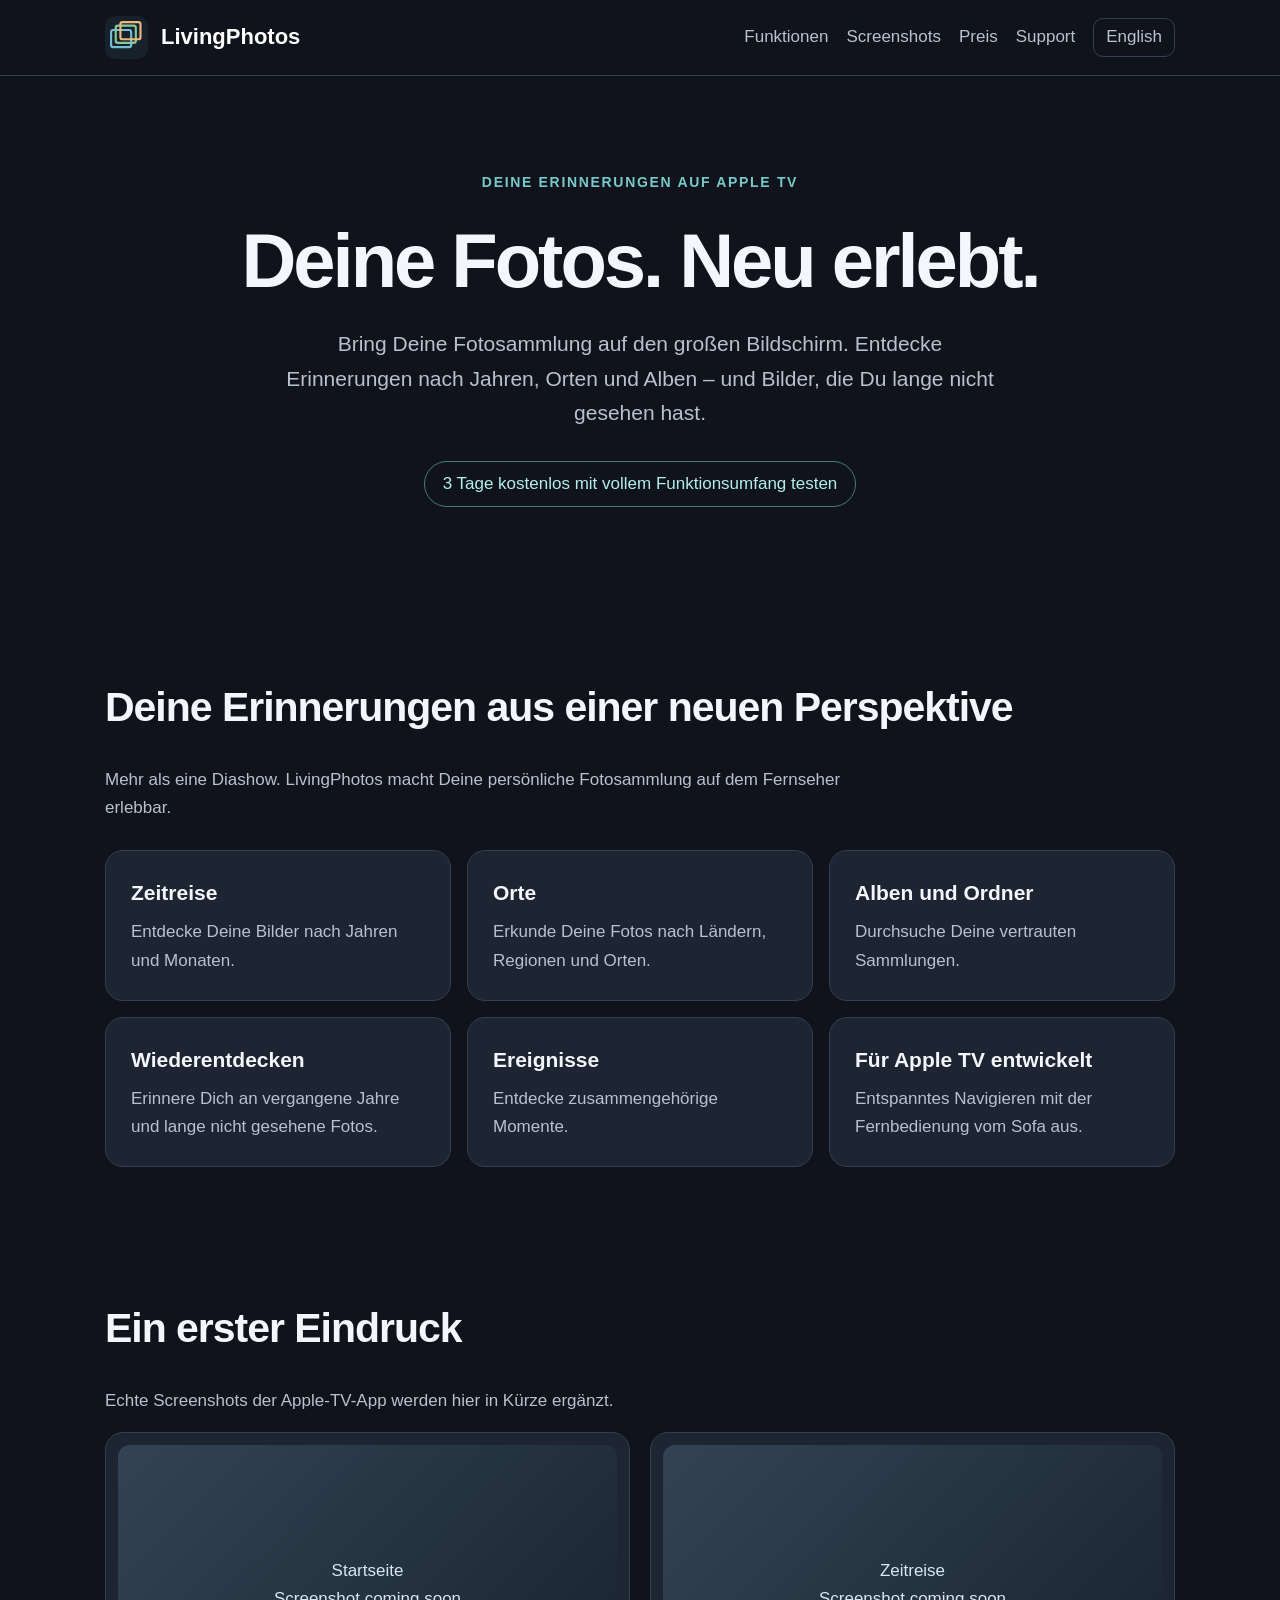
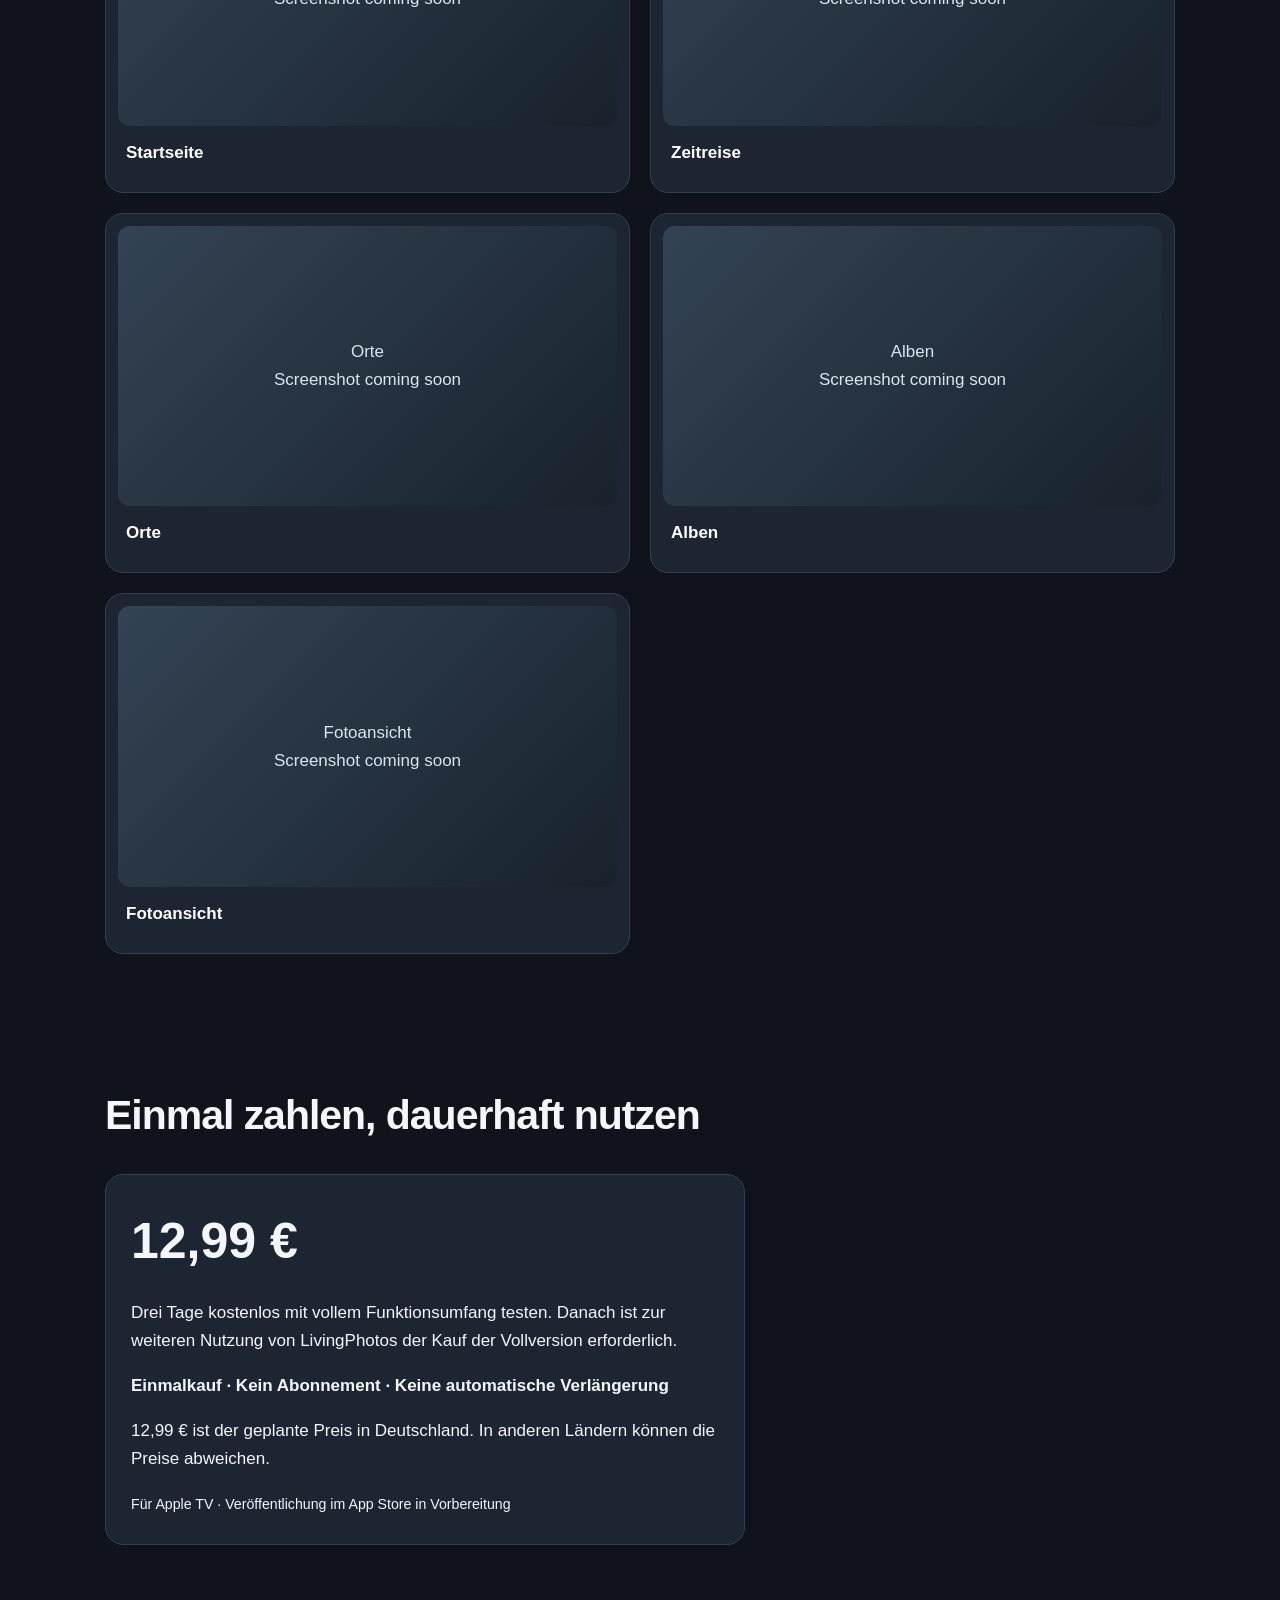
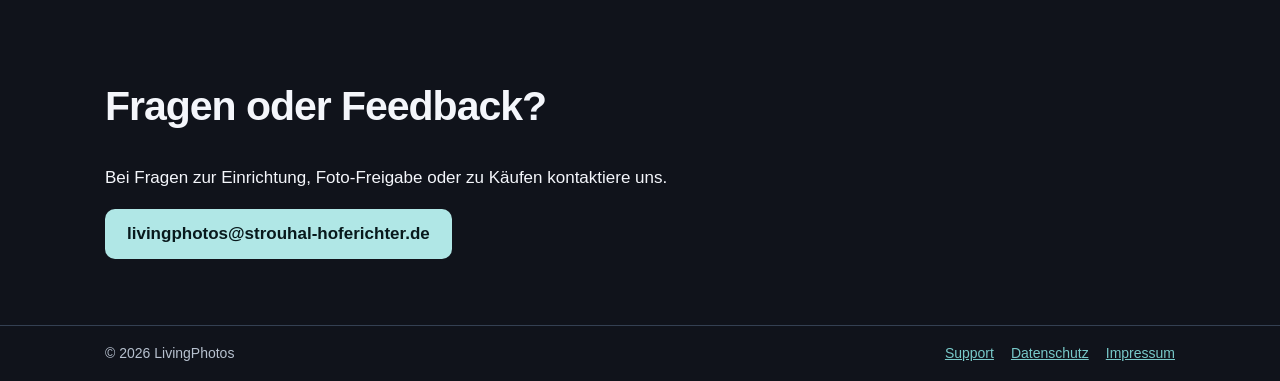
==== de/index.html @ c2aea0ed "Add bilingual LivingPhotos website for GitHub Pages" ====
<!doctype html><html lang="de"><head><meta charset="utf-8"><meta name="viewport" content="width=device-width,initial-scale=1"><title>Home | LivingPhotos</title><meta name="theme-color" content="#10131b"><meta name="description" content="Bring Deine Fotosammlung auf den großen Bildschirm. Entdecke Erinnerungen nach Jahren, Orten und Alben – und Bilder, die Du lange nicht gesehen hast."><link rel="canonical" href="https://livingphotos.strouhal-hoferichter.de/de/index.html"><link rel="alternate" hreflang="en" href="https://livingphotos.strouhal-hoferichter.de/index.html"><link rel="alternate" hreflang="de" href="https://livingphotos.strouhal-hoferichter.de/de/index.html"><link rel="icon" type="image/svg+xml" href="../assets/logo.svg"><link rel="stylesheet" href="../assets/styles.css"></head><body><a class="skip" href="#content">Skip to content / Zum Inhalt</a><header><div class="wrap"><a class="brand" href="../index.html"><img src="../assets/logo.svg" alt="" width="43" height="43">LivingPhotos</a><nav class="nav" aria-label="Navigation"><a href="../de/index.html#features">Funktionen</a><a href="../de/index.html#screenshots">Screenshots</a><a href="../de/index.html#pricing">Preis</a><a href="../de/support.html">Support</a><a class="lang" href="/index.html" hreflang="en">English</a></nav></div></header><main id="content"><section class="hero wrap"><div class="eyebrow">Deine Erinnerungen auf Apple TV</div><h1>Deine Fotos. Neu erlebt.</h1><p>Bring Deine Fotosammlung auf den großen Bildschirm. Entdecke Erinnerungen nach Jahren, Orten und Alben – und Bilder, die Du lange nicht gesehen hast.</p><span class="pill">3 Tage kostenlos mit vollem Funktionsumfang testen</span></section><section class="section wrap" id="features"><h2>Deine Erinnerungen aus einer neuen Perspektive</h2><p class="lead">Mehr als eine Diashow. LivingPhotos macht Deine persönliche Fotosammlung auf dem Fernseher erlebbar.</p><div class="cards"><article class="card"><h3>Zeitreise</h3><p>Entdecke Deine Bilder nach Jahren und Monaten.</p></article><article class="card"><h3>Orte</h3><p>Erkunde Deine Fotos nach Ländern, Regionen und Orten.</p></article><article class="card"><h3>Alben und Ordner</h3><p>Durchsuche Deine vertrauten Sammlungen.</p></article><article class="card"><h3>Wiederentdecken</h3><p>Erinnere Dich an vergangene Jahre und lange nicht gesehene Fotos.</p></article><article class="card"><h3>Ereignisse</h3><p>Entdecke zusammengehörige Momente.</p></article><article class="card"><h3>Für Apple TV entwickelt</h3><p>Entspanntes Navigieren mit der Fernbedienung vom Sofa aus.</p></article></div></section><section class="section wrap" id="screenshots"><h2>Ein erster Eindruck</h2><p class="lead">Echte Screenshots der Apple-TV-App werden hier in Kürze ergänzt.</p><div class="showcase"><figure class="shot"><div class="placeholder" role="img" aria-label="Startseite">Startseite<br>Screenshot coming soon</div><figcaption><strong>Startseite</strong></figcaption></figure><figure class="shot"><div class="placeholder" role="img" aria-label="Zeitreise">Zeitreise<br>Screenshot coming soon</div><figcaption><strong>Zeitreise</strong></figcaption></figure><figure class="shot"><div class="placeholder" role="img" aria-label="Orte">Orte<br>Screenshot coming soon</div><figcaption><strong>Orte</strong></figcaption></figure><figure class="shot"><div class="placeholder" role="img" aria-label="Alben">Alben<br>Screenshot coming soon</div><figcaption><strong>Alben</strong></figcaption></figure><figure class="shot"><div class="placeholder" role="img" aria-label="Fotoansicht">Fotoansicht<br>Screenshot coming soon</div><figcaption><strong>Fotoansicht</strong></figcaption></figure></div></section><section class="section wrap" id="pricing"><h2>Einmal zahlen, dauerhaft nutzen</h2><div class="price"><strong>12,99 €</strong><p>Drei Tage kostenlos mit vollem Funktionsumfang testen. Danach ist zur weiteren Nutzung von LivingPhotos der Kauf der Vollversion erforderlich.</p><p><b>Einmalkauf · Kein Abonnement · Keine automatische Verlängerung</b></p><p>12,99 € ist der geplante Preis in Deutschland. In anderen Ländern können die Preise abweichen.</p><small>Für Apple TV · Veröffentlichung im App Store in Vorbereitung</small></div></section><section class="section wrap"><h2>Fragen oder Feedback?</h2><p>Bei Fragen zur Einrichtung, Foto-Freigabe oder zu Käufen kontaktiere uns.</p><a class="button" href="mailto:livingphotos@strouhal-hoferichter.de">livingphotos@strouhal-hoferichter.de</a></section></main><footer><div class="wrap"><span>© 2026 LivingPhotos</span><div class="footlinks"><a href="../de/support.html">Support</a><a href="../de/privacy.html">Datenschutz</a><a href="../de/legal.html">Impressum</a></div></div></footer></body></html>
---- assets/styles.css ----
:root{color-scheme:dark;--bg:#10131b;--surface:#1d2533;--text:#f4f6fb;--muted:#b7c1cf;--line:#344052;--accent:#78c9c9}*{box-sizing:border-box}html{scroll-behavior:smooth}body{margin:0;font:17px/1.65 -apple-system,BlinkMacSystemFont,"Segoe UI",sans-serif;background:var(--bg);color:var(--text)}a{color:var(--accent)}.wrap{max-width:1120px;margin:auto;padding:0 25px}.skip{position:absolute;left:-9999px}.skip:focus{left:15px;top:15px}header{border-bottom:1px solid var(--line)}header .wrap,footer .wrap{display:flex;justify-content:space-between;align-items:center;gap:22px;flex-wrap:wrap;padding-top:16px;padding-bottom:16px}.brand{display:flex;align-items:center;gap:13px;font-size:22px;font-weight:750;color:white;text-decoration:none}.brand img{width:43px;height:43px}.nav{display:flex;gap:18px;flex-wrap:wrap;align-items:center}.nav a{text-decoration:none;color:var(--muted)}.nav a:hover{color:white}.lang{border:1px solid var(--line);padding:4px 12px;border-radius:10px}.hero{padding-top:95px;padding-bottom:105px;text-align:center}.eyebrow{color:var(--accent);font-size:14px;font-weight:750;text-transform:uppercase;letter-spacing:.12em}h1{font-size:clamp(42px,7vw,76px);line-height:1.12;letter-spacing:-.04em;margin:24px 0}h2{font-size:clamp(28px,4vw,41px);line-height:1.16;letter-spacing:-.025em}h3{font-size:21px;margin:0 0 8px}.hero p{max-width:730px;margin:auto;color:var(--muted);font-size:21px}.pill{display:inline-block;margin-top:30px;border:1px solid #447b83;border-radius:100px;padding:8px 18px;color:#b2eeee}.section{padding-top:38px;padding-bottom:66px}.lead{color:var(--muted);max-width:770px}.cards{display:grid;grid-template-columns:repeat(3,minmax(0,1fr));gap:16px;margin-top:28px}.card,.shot,.price{background:var(--surface);border:1px solid var(--line);border-radius:18px;padding:25px}.card p,.shot figcaption{color:var(--muted);margin:0}.showcase{display:grid;grid-template-columns:repeat(2,minmax(0,1fr));gap:20px}.shot{margin:0;padding:12px;overflow:hidden}.shot img{width:100%;border-radius:12px}.shot .placeholder{aspect-ratio:16/9;display:grid;place-content:center;text-align:center;border-radius:12px;background:linear-gradient(135deg,#344354,#17222c);color:#d8e7ef}.shot figcaption{padding:13px 8px}.shot strong{display:block;color:white}.price{max-width:640px}.price strong{font-size:50px}.button{display:inline-block;padding:11px 22px;background:#b0e7e6;color:#08191c;text-decoration:none;border-radius:10px;font-weight:750}.prose{max-width:850px;padding-top:50px;padding-bottom:90px}.prose h1{font-size:44px}.prose h2{font-size:24px;margin-top:34px}.prose p{color:#d6deea}.notice{background:#29303b;border-left:3px solid var(--accent);padding:16px 20px;border-radius:8px}footer{border-top:1px solid var(--line);color:var(--muted);font-size:14px}.footlinks{display:flex;gap:17px;flex-wrap:wrap}@media(max-width:770px){.cards{grid-template-columns:1fr 1fr}.showcase{grid-template-columns:1fr}.hero{padding-top:68px;padding-bottom:58px}}@media(max-width:520px){.cards{grid-template-columns:1fr}header .wrap{align-items:flex-start}.nav{gap:11px}.hero p{font-size:18px}}
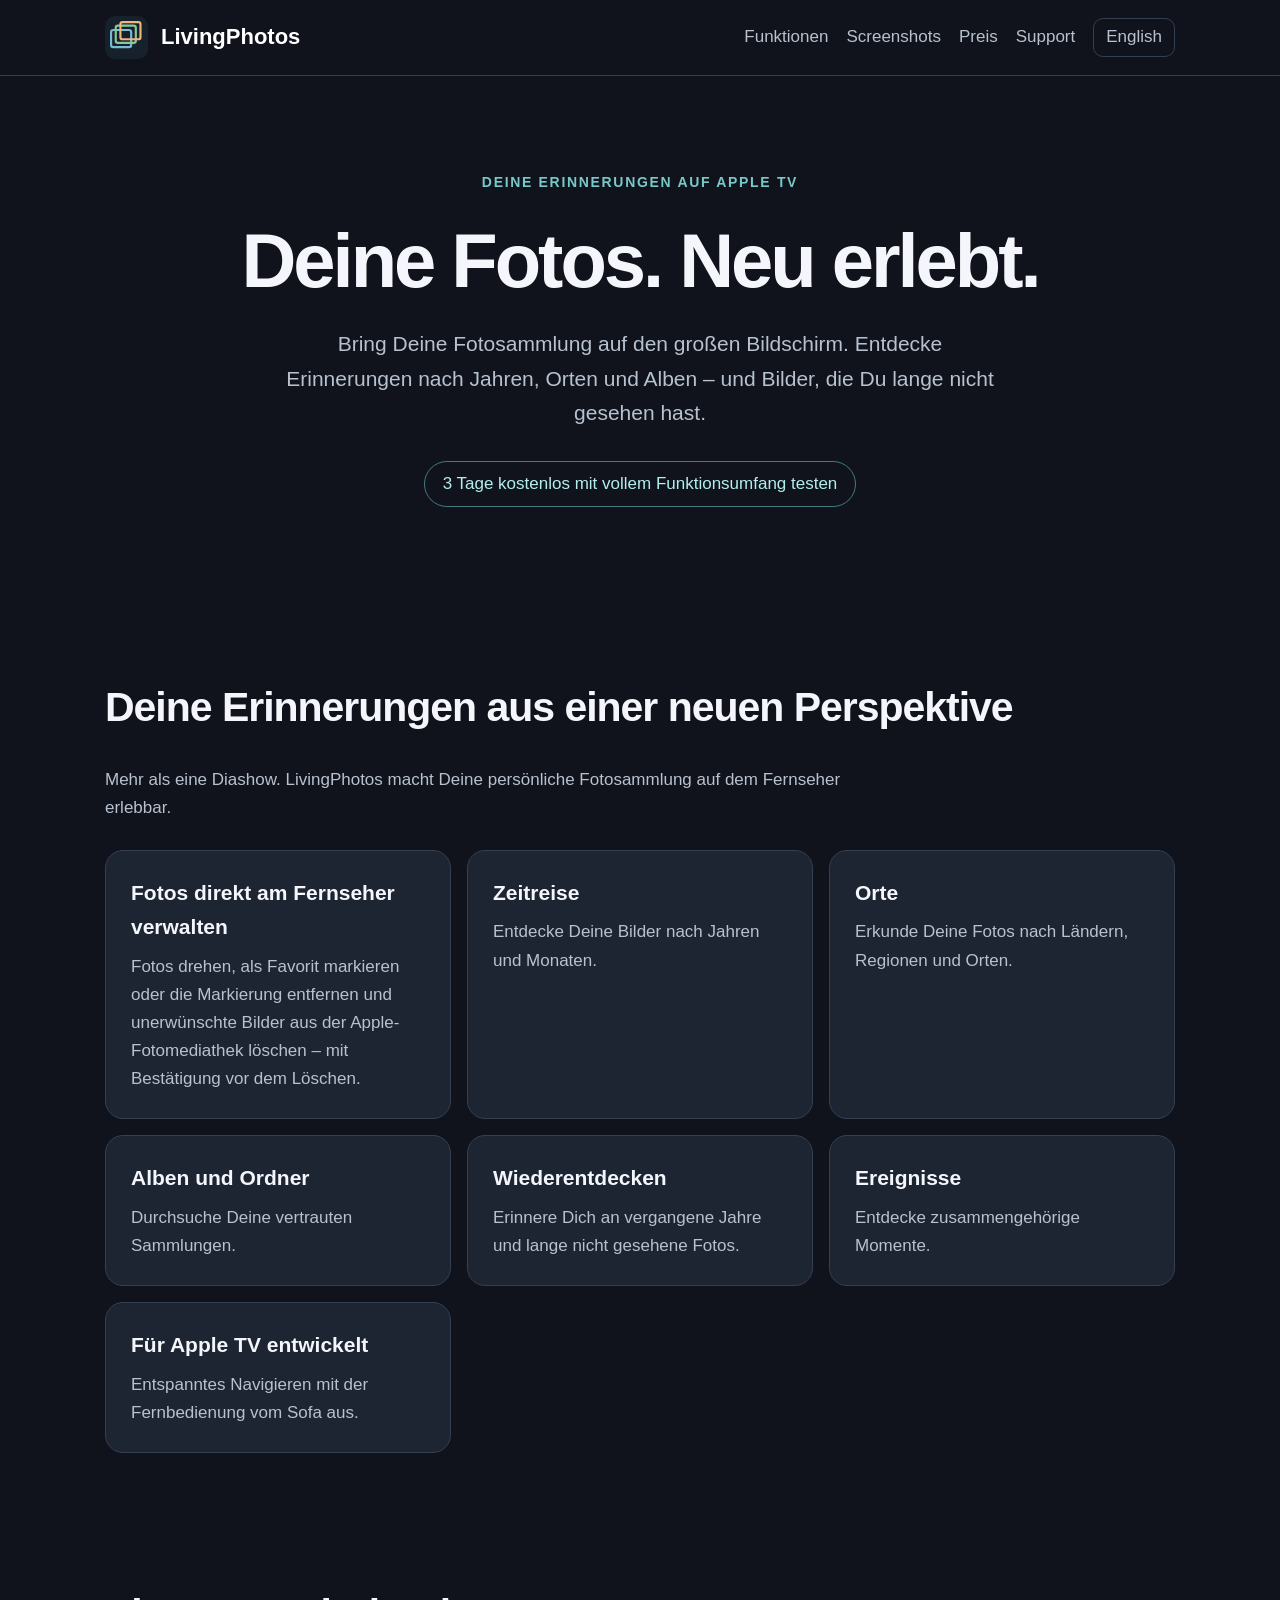
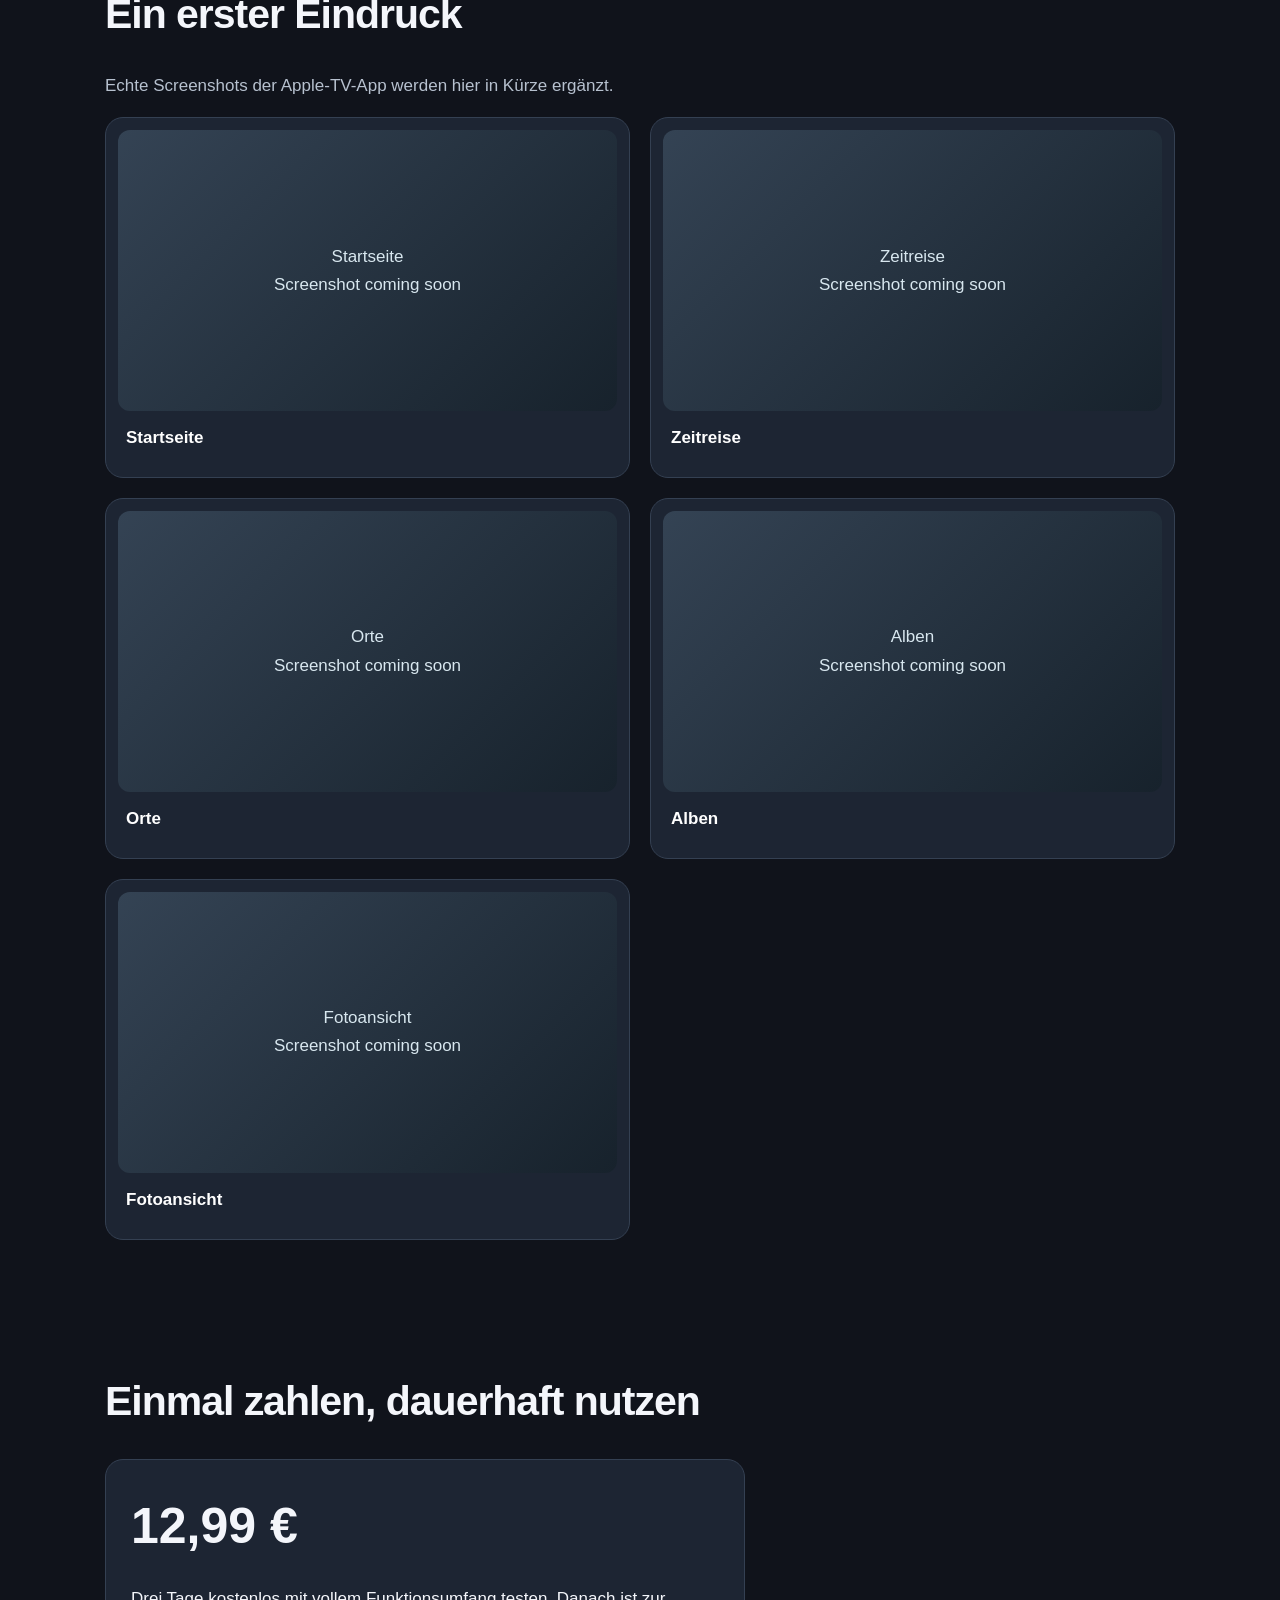
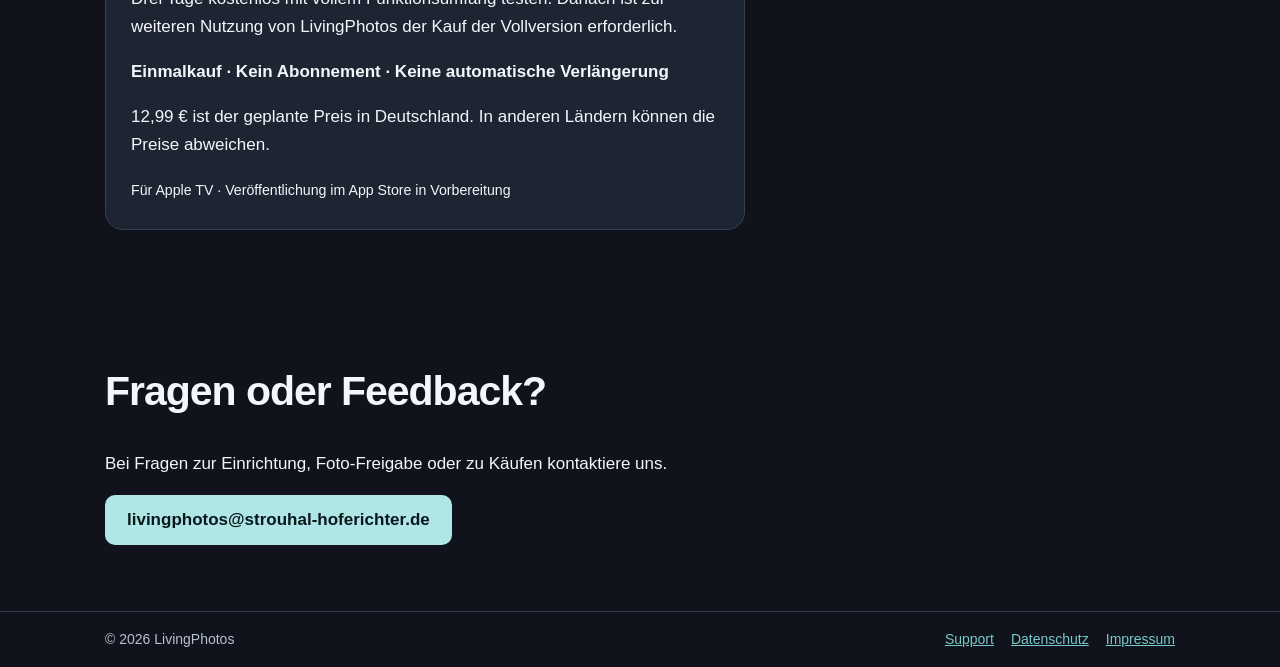
==== commit bf46ad64: "Highlight direct photo management on Apple TV (de/index.html)" ====
--- a/de/index.html
+++ b/de/index.html
@@ -1 +1 @@
-<!doctype html><html lang="de"><head><meta charset="utf-8"><meta name="viewport" content="width=device-width,initial-scale=1"><title>Home | LivingPhotos</title><meta name="theme-color" content="#10131b"><meta name="description" content="Bring Deine Fotosammlung auf den großen Bildschirm. Entdecke Erinnerungen nach Jahren, Orten und Alben – und Bilder, die Du lange nicht gesehen hast."><link rel="canonical" href="https://livingphotos.strouhal-hoferichter.de/de/index.html"><link rel="alternate" hreflang="en" href="https://livingphotos.strouhal-hoferichter.de/index.html"><link rel="alternate" hreflang="de" href="https://livingphotos.strouhal-hoferichter.de/de/index.html"><link rel="icon" type="image/svg+xml" href="../assets/logo.svg"><link rel="stylesheet" href="../assets/styles.css"></head><body><a class="skip" href="#content">Skip to content / Zum Inhalt</a><header><div class="wrap"><a class="brand" href="../index.html"><img src="../assets/logo.svg" alt="" width="43" height="43">LivingPhotos</a><nav class="nav" aria-label="Navigation"><a href="../de/index.html#features">Funktionen</a><a href="../de/index.html#screenshots">Screenshots</a><a href="../de/index.html#pricing">Preis</a><a href="../de/support.html">Support</a><a class="lang" href="/index.html" hreflang="en">English</a></nav></div></header><main id="content"><section class="hero wrap"><div class="eyebrow">Deine Erinnerungen auf Apple TV</div><h1>Deine Fotos. Neu erlebt.</h1><p>Bring Deine Fotosammlung auf den großen Bildschirm. Entdecke Erinnerungen nach Jahren, Orten und Alben – und Bilder, die Du lange nicht gesehen hast.</p><span class="pill">3 Tage kostenlos mit vollem Funktionsumfang testen</span></section><section class="section wrap" id="features"><h2>Deine Erinnerungen aus einer neuen Perspektive</h2><p class="lead">Mehr als eine Diashow. LivingPhotos macht Deine persönliche Fotosammlung auf dem Fernseher erlebbar.</p><div class="cards"><article class="card"><h3>Zeitreise</h3><p>Entdecke Deine Bilder nach Jahren und Monaten.</p></article><article class="card"><h3>Orte</h3><p>Erkunde Deine Fotos nach Ländern, Regionen und Orten.</p></article><article class="card"><h3>Alben und Ordner</h3><p>Durchsuche Deine vertrauten Sammlungen.</p></article><article class="card"><h3>Wiederentdecken</h3><p>Erinnere Dich an vergangene Jahre und lange nicht gesehene Fotos.</p></article><article class="card"><h3>Ereignisse</h3><p>Entdecke zusammengehörige Momente.</p></article><article class="card"><h3>Für Apple TV entwickelt</h3><p>Entspanntes Navigieren mit der Fernbedienung vom Sofa aus.</p></article></div></section><section class="section wrap" id="screenshots"><h2>Ein erster Eindruck</h2><p class="lead">Echte Screenshots der Apple-TV-App werden hier in Kürze ergänzt.</p><div class="showcase"><figure class="shot"><div class="placeholder" role="img" aria-label="Startseite">Startseite<br>Screenshot coming soon</div><figcaption><strong>Startseite</strong></figcaption></figure><figure class="shot"><div class="placeholder" role="img" aria-label="Zeitreise">Zeitreise<br>Screenshot coming soon</div><figcaption><strong>Zeitreise</strong></figcaption></figure><figure class="shot"><div class="placeholder" role="img" aria-label="Orte">Orte<br>Screenshot coming soon</div><figcaption><strong>Orte</strong></figcaption></figure><figure class="shot"><div class="placeholder" role="img" aria-label="Alben">Alben<br>Screenshot coming soon</div><figcaption><strong>Alben</strong></figcaption></figure><figure class="shot"><div class="placeholder" role="img" aria-label="Fotoansicht">Fotoansicht<br>Screenshot coming soon</div><figcaption><strong>Fotoansicht</strong></figcaption></figure></div></section><section class="section wrap" id="pricing"><h2>Einmal zahlen, dauerhaft nutzen</h2><div class="price"><strong>12,99 €</strong><p>Drei Tage kostenlos mit vollem Funktionsumfang testen. Danach ist zur weiteren Nutzung von LivingPhotos der Kauf der Vollversion erforderlich.</p><p><b>Einmalkauf · Kein Abonnement · Keine automatische Verlängerung</b></p><p>12,99 € ist der geplante Preis in Deutschland. In anderen Ländern können die Preise abweichen.</p><small>Für Apple TV · Veröffentlichung im App Store in Vorbereitung</small></div></section><section class="section wrap"><h2>Fragen oder Feedback?</h2><p>Bei Fragen zur Einrichtung, Foto-Freigabe oder zu Käufen kontaktiere uns.</p><a class="button" href="mailto:livingphotos@strouhal-hoferichter.de">livingphotos@strouhal-hoferichter.de</a></section></main><footer><div class="wrap"><span>© 2026 LivingPhotos</span><div class="footlinks"><a href="../de/support.html">Support</a><a href="../de/privacy.html">Datenschutz</a><a href="../de/legal.html">Impressum</a></div></div></footer></body></html>+<!doctype html><html lang="de"><head><meta charset="utf-8"><meta name="viewport" content="width=device-width,initial-scale=1"><title>Home | LivingPhotos</title><meta name="theme-color" content="#10131b"><meta name="description" content="Bring Deine Fotosammlung auf den großen Bildschirm. Entdecke Erinnerungen nach Jahren, Orten und Alben – und Bilder, die Du lange nicht gesehen hast. Drehe Fotos, markiere Favoriten und lösche unerwünschte Bilder direkt am Fernseher."><link rel="canonical" href="https://livingphotos.strouhal-hoferichter.de/de/index.html"><link rel="alternate" hreflang="en" href="https://livingphotos.strouhal-hoferichter.de/index.html"><link rel="alternate" hreflang="de" href="https://livingphotos.strouhal-hoferichter.de/de/index.html"><link rel="icon" type="image/svg+xml" href="../assets/logo.svg"><link rel="stylesheet" href="../assets/styles.css"></head><body><a class="skip" href="#content">Skip to content / Zum Inhalt</a><header><div class="wrap"><a class="brand" href="../index.html"><img src="../assets/logo.svg" alt="" width="43" height="43">LivingPhotos</a><nav class="nav" aria-label="Navigation"><a href="../de/index.html#features">Funktionen</a><a href="../de/index.html#screenshots">Screenshots</a><a href="../de/index.html#pricing">Preis</a><a href="../de/support.html">Support</a><a class="lang" href="/index.html" hreflang="en">English</a></nav></div></header><main id="content"><section class="hero wrap"><div class="eyebrow">Deine Erinnerungen auf Apple TV</div><h1>Deine Fotos. Neu erlebt.</h1><p>Bring Deine Fotosammlung auf den großen Bildschirm. Entdecke Erinnerungen nach Jahren, Orten und Alben – und Bilder, die Du lange nicht gesehen hast.</p><span class="pill">3 Tage kostenlos mit vollem Funktionsumfang testen</span></section><section class="section wrap" id="features"><h2>Deine Erinnerungen aus einer neuen Perspektive</h2><p class="lead">Mehr als eine Diashow. LivingPhotos macht Deine persönliche Fotosammlung auf dem Fernseher erlebbar.</p><div class="cards"><article class="card"><h3>Fotos direkt am Fernseher verwalten</h3><p>Fotos drehen, als Favorit markieren oder die Markierung entfernen und unerwünschte Bilder aus der Apple-Fotomediathek löschen – mit Bestätigung vor dem Löschen.</p></article><article class="card"><h3>Zeitreise</h3><p>Entdecke Deine Bilder nach Jahren und Monaten.</p></article><article class="card"><h3>Orte</h3><p>Erkunde Deine Fotos nach Ländern, Regionen und Orten.</p></article><article class="card"><h3>Alben und Ordner</h3><p>Durchsuche Deine vertrauten Sammlungen.</p></article><article class="card"><h3>Wiederentdecken</h3><p>Erinnere Dich an vergangene Jahre und lange nicht gesehene Fotos.</p></article><article class="card"><h3>Ereignisse</h3><p>Entdecke zusammengehörige Momente.</p></article><article class="card"><h3>Für Apple TV entwickelt</h3><p>Entspanntes Navigieren mit der Fernbedienung vom Sofa aus.</p></article></div></section><section class="section wrap" id="screenshots"><h2>Ein erster Eindruck</h2><p class="lead">Echte Screenshots der Apple-TV-App werden hier in Kürze ergänzt.</p><div class="showcase"><figure class="shot"><div class="placeholder" role="img" aria-label="Startseite">Startseite<br>Screenshot coming soon</div><figcaption><strong>Startseite</strong></figcaption></figure><figure class="shot"><div class="placeholder" role="img" aria-label="Zeitreise">Zeitreise<br>Screenshot coming soon</div><figcaption><strong>Zeitreise</strong></figcaption></figure><figure class="shot"><div class="placeholder" role="img" aria-label="Orte">Orte<br>Screenshot coming soon</div><figcaption><strong>Orte</strong></figcaption></figure><figure class="shot"><div class="placeholder" role="img" aria-label="Alben">Alben<br>Screenshot coming soon</div><figcaption><strong>Alben</strong></figcaption></figure><figure class="shot"><div class="placeholder" role="img" aria-label="Fotoansicht">Fotoansicht<br>Screenshot coming soon</div><figcaption><strong>Fotoansicht</strong></figcaption></figure></div></section><section class="section wrap" id="pricing"><h2>Einmal zahlen, dauerhaft nutzen</h2><div class="price"><strong>12,99 €</strong><p>Drei Tage kostenlos mit vollem Funktionsumfang testen. Danach ist zur weiteren Nutzung von LivingPhotos der Kauf der Vollversion erforderlich.</p><p><b>Einmalkauf · Kein Abonnement · Keine automatische Verlängerung</b></p><p>12,99 € ist der geplante Preis in Deutschland. In anderen Ländern können die Preise abweichen.</p><small>Für Apple TV · Veröffentlichung im App Store in Vorbereitung</small></div></section><section class="section wrap"><h2>Fragen oder Feedback?</h2><p>Bei Fragen zur Einrichtung, Foto-Freigabe oder zu Käufen kontaktiere uns.</p><a class="button" href="mailto:livingphotos@strouhal-hoferichter.de">livingphotos@strouhal-hoferichter.de</a></section></main><footer><div class="wrap"><span>© 2026 LivingPhotos</span><div class="footlinks"><a href="../de/support.html">Support</a><a href="../de/privacy.html">Datenschutz</a><a href="../de/legal.html">Impressum</a></div></div></footer></body></html>
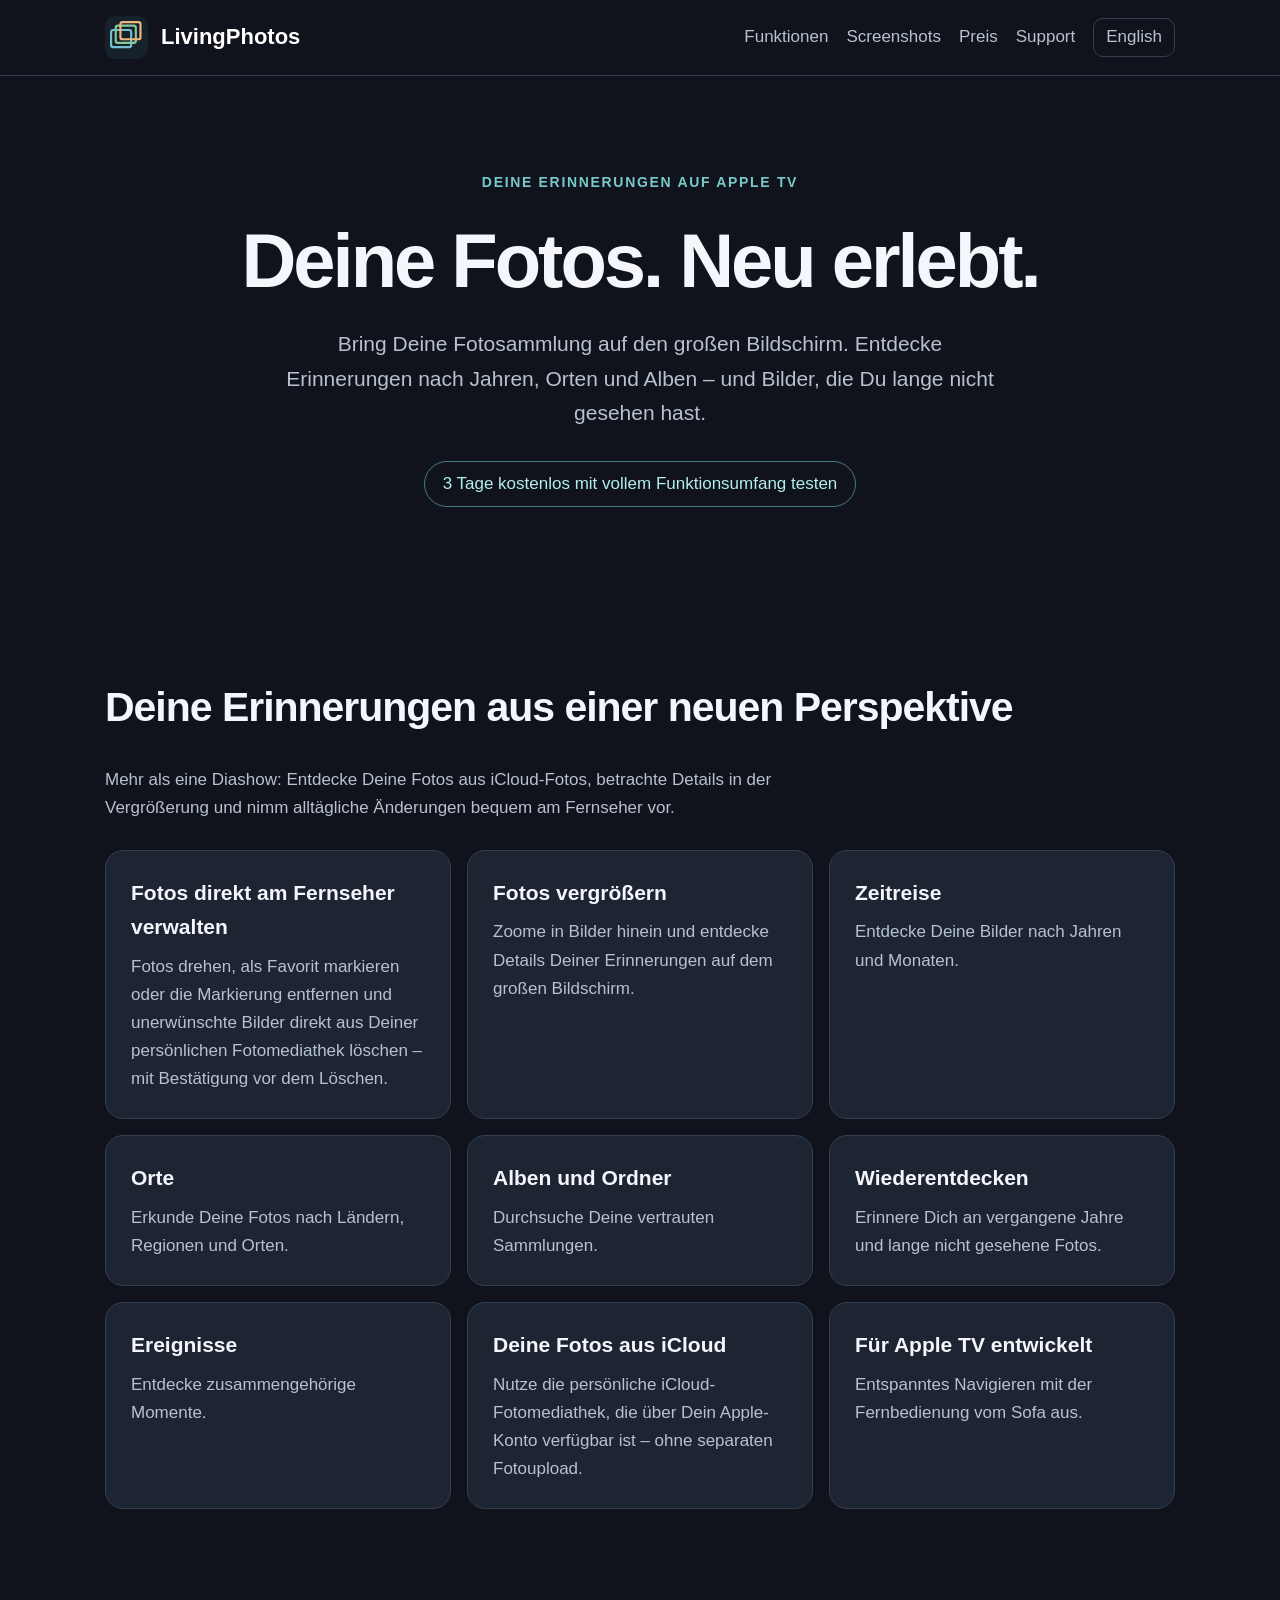
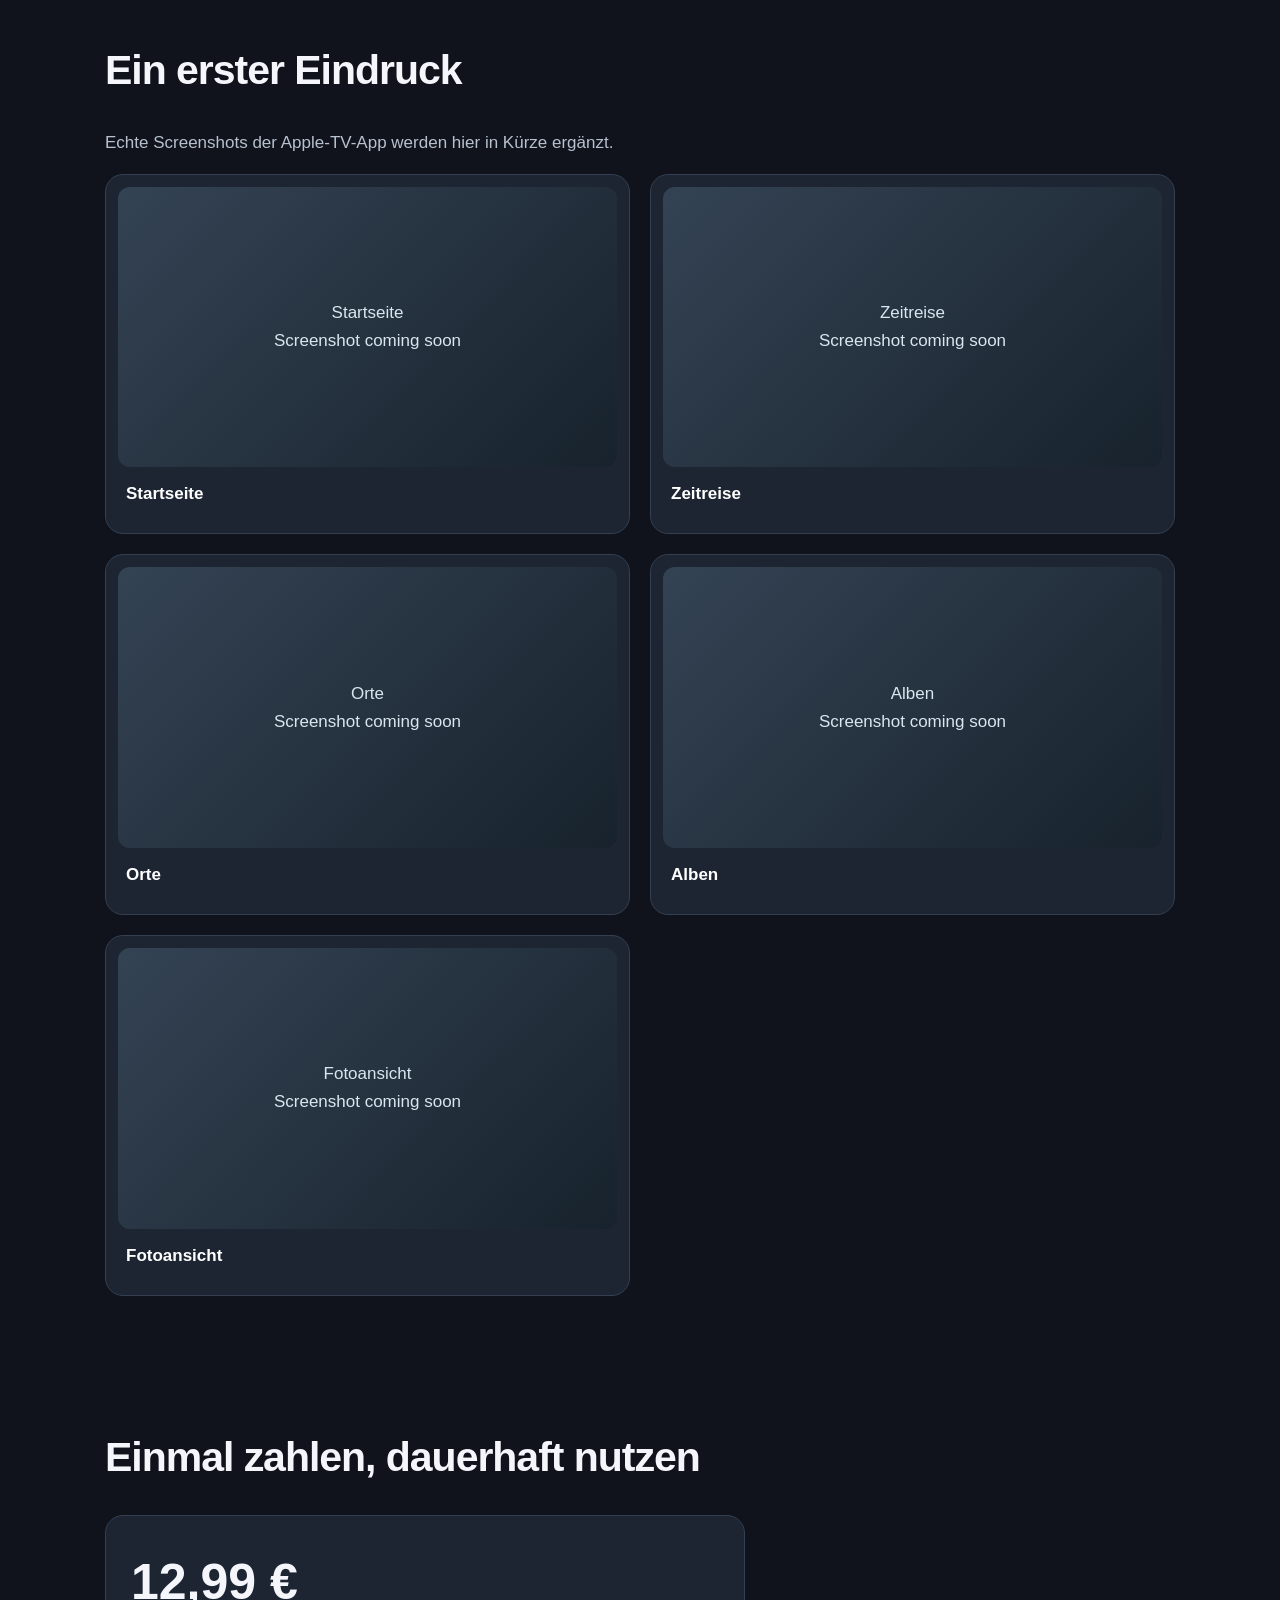
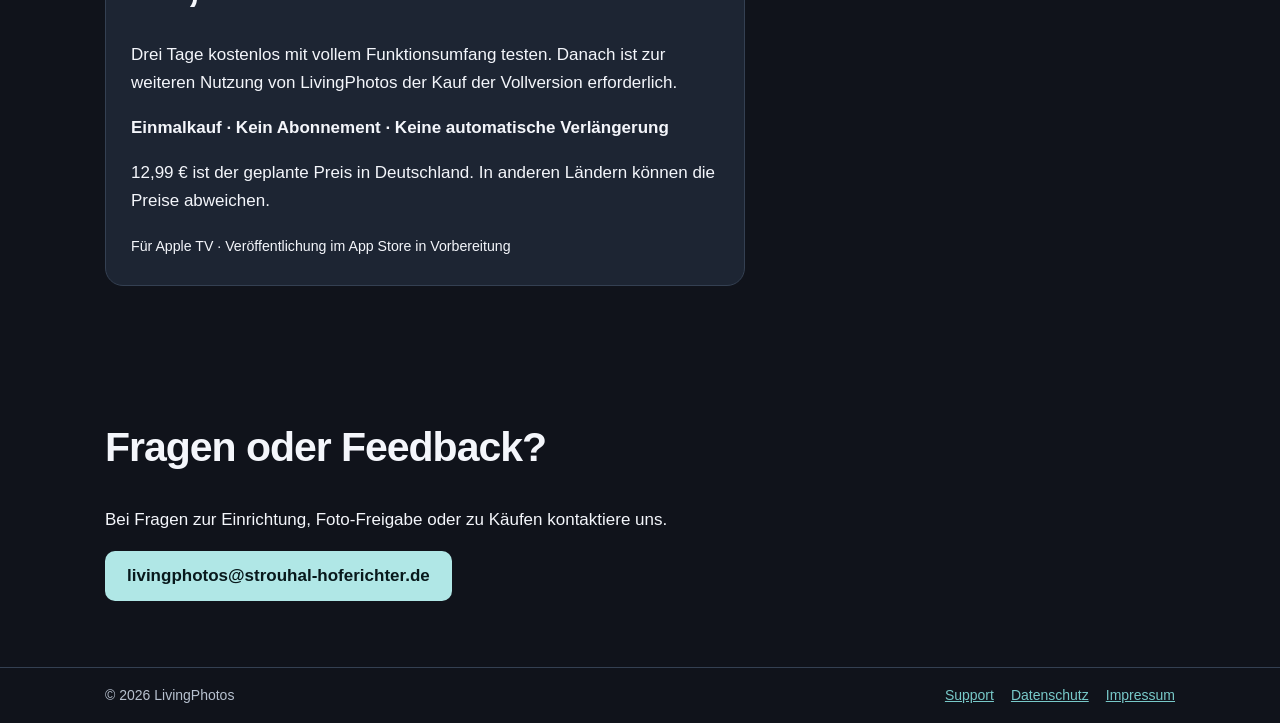
==== commit 65eca3f4: "Highlight iCloud Photos and photo zoom in English and German" ====
--- a/de/index.html
+++ b/de/index.html
@@ -1 +1 @@
-<!doctype html><html lang="de"><head><meta charset="utf-8"><meta name="viewport" content="width=device-width,initial-scale=1"><title>Home | LivingPhotos</title><meta name="theme-color" content="#10131b"><meta name="description" content="Bring Deine Fotosammlung auf den großen Bildschirm. Entdecke Erinnerungen nach Jahren, Orten und Alben – und Bilder, die Du lange nicht gesehen hast. Drehe Fotos, markiere Favoriten und lösche unerwünschte Bilder direkt am Fernseher."><link rel="canonical" href="https://livingphotos.strouhal-hoferichter.de/de/index.html"><link rel="alternate" hreflang="en" href="https://livingphotos.strouhal-hoferichter.de/index.html"><link rel="alternate" hreflang="de" href="https://livingphotos.strouhal-hoferichter.de/de/index.html"><link rel="icon" type="image/svg+xml" href="../assets/logo.svg"><link rel="stylesheet" href="../assets/styles.css"></head><body><a class="skip" href="#content">Skip to content / Zum Inhalt</a><header><div class="wrap"><a class="brand" href="../index.html"><img src="../assets/logo.svg" alt="" width="43" height="43">LivingPhotos</a><nav class="nav" aria-label="Navigation"><a href="../de/index.html#features">Funktionen</a><a href="../de/index.html#screenshots">Screenshots</a><a href="../de/index.html#pricing">Preis</a><a href="../de/support.html">Support</a><a class="lang" href="/index.html" hreflang="en">English</a></nav></div></header><main id="content"><section class="hero wrap"><div class="eyebrow">Deine Erinnerungen auf Apple TV</div><h1>Deine Fotos. Neu erlebt.</h1><p>Bring Deine Fotosammlung auf den großen Bildschirm. Entdecke Erinnerungen nach Jahren, Orten und Alben – und Bilder, die Du lange nicht gesehen hast.</p><span class="pill">3 Tage kostenlos mit vollem Funktionsumfang testen</span></section><section class="section wrap" id="features"><h2>Deine Erinnerungen aus einer neuen Perspektive</h2><p class="lead">Mehr als eine Diashow. LivingPhotos macht Deine persönliche Fotosammlung auf dem Fernseher erlebbar.</p><div class="cards"><article class="card"><h3>Fotos direkt am Fernseher verwalten</h3><p>Fotos drehen, als Favorit markieren oder die Markierung entfernen und unerwünschte Bilder aus der Apple-Fotomediathek löschen – mit Bestätigung vor dem Löschen.</p></article><article class="card"><h3>Zeitreise</h3><p>Entdecke Deine Bilder nach Jahren und Monaten.</p></article><article class="card"><h3>Orte</h3><p>Erkunde Deine Fotos nach Ländern, Regionen und Orten.</p></article><article class="card"><h3>Alben und Ordner</h3><p>Durchsuche Deine vertrauten Sammlungen.</p></article><article class="card"><h3>Wiederentdecken</h3><p>Erinnere Dich an vergangene Jahre und lange nicht gesehene Fotos.</p></article><article class="card"><h3>Ereignisse</h3><p>Entdecke zusammengehörige Momente.</p></article><article class="card"><h3>Für Apple TV entwickelt</h3><p>Entspanntes Navigieren mit der Fernbedienung vom Sofa aus.</p></article></div></section><section class="section wrap" id="screenshots"><h2>Ein erster Eindruck</h2><p class="lead">Echte Screenshots der Apple-TV-App werden hier in Kürze ergänzt.</p><div class="showcase"><figure class="shot"><div class="placeholder" role="img" aria-label="Startseite">Startseite<br>Screenshot coming soon</div><figcaption><strong>Startseite</strong></figcaption></figure><figure class="shot"><div class="placeholder" role="img" aria-label="Zeitreise">Zeitreise<br>Screenshot coming soon</div><figcaption><strong>Zeitreise</strong></figcaption></figure><figure class="shot"><div class="placeholder" role="img" aria-label="Orte">Orte<br>Screenshot coming soon</div><figcaption><strong>Orte</strong></figcaption></figure><figure class="shot"><div class="placeholder" role="img" aria-label="Alben">Alben<br>Screenshot coming soon</div><figcaption><strong>Alben</strong></figcaption></figure><figure class="shot"><div class="placeholder" role="img" aria-label="Fotoansicht">Fotoansicht<br>Screenshot coming soon</div><figcaption><strong>Fotoansicht</strong></figcaption></figure></div></section><section class="section wrap" id="pricing"><h2>Einmal zahlen, dauerhaft nutzen</h2><div class="price"><strong>12,99 €</strong><p>Drei Tage kostenlos mit vollem Funktionsumfang testen. Danach ist zur weiteren Nutzung von LivingPhotos der Kauf der Vollversion erforderlich.</p><p><b>Einmalkauf · Kein Abonnement · Keine automatische Verlängerung</b></p><p>12,99 € ist der geplante Preis in Deutschland. In anderen Ländern können die Preise abweichen.</p><small>Für Apple TV · Veröffentlichung im App Store in Vorbereitung</small></div></section><section class="section wrap"><h2>Fragen oder Feedback?</h2><p>Bei Fragen zur Einrichtung, Foto-Freigabe oder zu Käufen kontaktiere uns.</p><a class="button" href="mailto:livingphotos@strouhal-hoferichter.de">livingphotos@strouhal-hoferichter.de</a></section></main><footer><div class="wrap"><span>© 2026 LivingPhotos</span><div class="footlinks"><a href="../de/support.html">Support</a><a href="../de/privacy.html">Datenschutz</a><a href="../de/legal.html">Impressum</a></div></div></footer></body></html>+<!doctype html><html lang="de"><head><meta charset="utf-8"><meta name="viewport" content="width=device-width,initial-scale=1"><title>Home | LivingPhotos</title><meta name="theme-color" content="#10131b"><meta name="description" content="Entdecke Deine persönliche iCloud-Fotomediathek auf Apple TV. Zoome in Fotos hinein, drehe Bilder, markiere Favoriten und lösche unerwünschte Aufnahmen mit Bestätigung."><link rel="canonical" href="https://livingphotos.strouhal-hoferichter.de/de/index.html"><link rel="alternate" hreflang="en" href="https://livingphotos.strouhal-hoferichter.de/index.html"><link rel="alternate" hreflang="de" href="https://livingphotos.strouhal-hoferichter.de/de/index.html"><link rel="icon" type="image/svg+xml" href="../assets/logo.svg"><link rel="stylesheet" href="../assets/styles.css"></head><body><a class="skip" href="#content">Skip to content / Zum Inhalt</a><header><div class="wrap"><a class="brand" href="../index.html"><img src="../assets/logo.svg" alt="" width="43" height="43">LivingPhotos</a><nav class="nav" aria-label="Navigation"><a href="../de/index.html#features">Funktionen</a><a href="../de/index.html#screenshots">Screenshots</a><a href="../de/index.html#pricing">Preis</a><a href="../de/support.html">Support</a><a class="lang" href="/index.html" hreflang="en">English</a></nav></div></header><main id="content"><section class="hero wrap"><div class="eyebrow">Deine Erinnerungen auf Apple TV</div><h1>Deine Fotos. Neu erlebt.</h1><p>Bring Deine Fotosammlung auf den großen Bildschirm. Entdecke Erinnerungen nach Jahren, Orten und Alben – und Bilder, die Du lange nicht gesehen hast.</p><span class="pill">3 Tage kostenlos mit vollem Funktionsumfang testen</span></section><section class="section wrap" id="features"><h2>Deine Erinnerungen aus einer neuen Perspektive</h2><p class="lead">Mehr als eine Diashow: Entdecke Deine Fotos aus iCloud-Fotos, betrachte Details in der Vergrößerung und nimm alltägliche Änderungen bequem am Fernseher vor.</p><div class="cards"><article class="card"><h3>Fotos direkt am Fernseher verwalten</h3><p>Fotos drehen, als Favorit markieren oder die Markierung entfernen und unerwünschte Bilder direkt aus Deiner persönlichen Fotomediathek löschen – mit Bestätigung vor dem Löschen.</p></article><article class="card"><h3>Fotos vergrößern</h3><p>Zoome in Bilder hinein und entdecke Details Deiner Erinnerungen auf dem großen Bildschirm.</p></article><article class="card"><h3>Zeitreise</h3><p>Entdecke Deine Bilder nach Jahren und Monaten.</p></article><article class="card"><h3>Orte</h3><p>Erkunde Deine Fotos nach Ländern, Regionen und Orten.</p></article><article class="card"><h3>Alben und Ordner</h3><p>Durchsuche Deine vertrauten Sammlungen.</p></article><article class="card"><h3>Wiederentdecken</h3><p>Erinnere Dich an vergangene Jahre und lange nicht gesehene Fotos.</p></article><article class="card"><h3>Ereignisse</h3><p>Entdecke zusammengehörige Momente.</p></article><article class="card"><h3>Deine Fotos aus iCloud</h3><p>Nutze die persönliche iCloud-Fotomediathek, die über Dein Apple-Konto verfügbar ist – ohne separaten Fotoupload.</p></article><article class="card"><h3>Für Apple TV entwickelt</h3><p>Entspanntes Navigieren mit der Fernbedienung vom Sofa aus.</p></article></div></section><section class="section wrap" id="screenshots"><h2>Ein erster Eindruck</h2><p class="lead">Echte Screenshots der Apple-TV-App werden hier in Kürze ergänzt.</p><div class="showcase"><figure class="shot"><div class="placeholder" role="img" aria-label="Startseite">Startseite<br>Screenshot coming soon</div><figcaption><strong>Startseite</strong></figcaption></figure><figure class="shot"><div class="placeholder" role="img" aria-label="Zeitreise">Zeitreise<br>Screenshot coming soon</div><figcaption><strong>Zeitreise</strong></figcaption></figure><figure class="shot"><div class="placeholder" role="img" aria-label="Orte">Orte<br>Screenshot coming soon</div><figcaption><strong>Orte</strong></figcaption></figure><figure class="shot"><div class="placeholder" role="img" aria-label="Alben">Alben<br>Screenshot coming soon</div><figcaption><strong>Alben</strong></figcaption></figure><figure class="shot"><div class="placeholder" role="img" aria-label="Fotoansicht">Fotoansicht<br>Screenshot coming soon</div><figcaption><strong>Fotoansicht</strong></figcaption></figure></div></section><section class="section wrap" id="pricing"><h2>Einmal zahlen, dauerhaft nutzen</h2><div class="price"><strong>12,99 €</strong><p>Drei Tage kostenlos mit vollem Funktionsumfang testen. Danach ist zur weiteren Nutzung von LivingPhotos der Kauf der Vollversion erforderlich.</p><p><b>Einmalkauf · Kein Abonnement · Keine automatische Verlängerung</b></p><p>12,99 € ist der geplante Preis in Deutschland. In anderen Ländern können die Preise abweichen.</p><small>Für Apple TV · Veröffentlichung im App Store in Vorbereitung</small></div></section><section class="section wrap"><h2>Fragen oder Feedback?</h2><p>Bei Fragen zur Einrichtung, Foto-Freigabe oder zu Käufen kontaktiere uns.</p><a class="button" href="mailto:livingphotos@strouhal-hoferichter.de">livingphotos@strouhal-hoferichter.de</a></section></main><footer><div class="wrap"><span>© 2026 LivingPhotos</span><div class="footlinks"><a href="../de/support.html">Support</a><a href="../de/privacy.html">Datenschutz</a><a href="../de/legal.html">Impressum</a></div></div></footer></body></html>
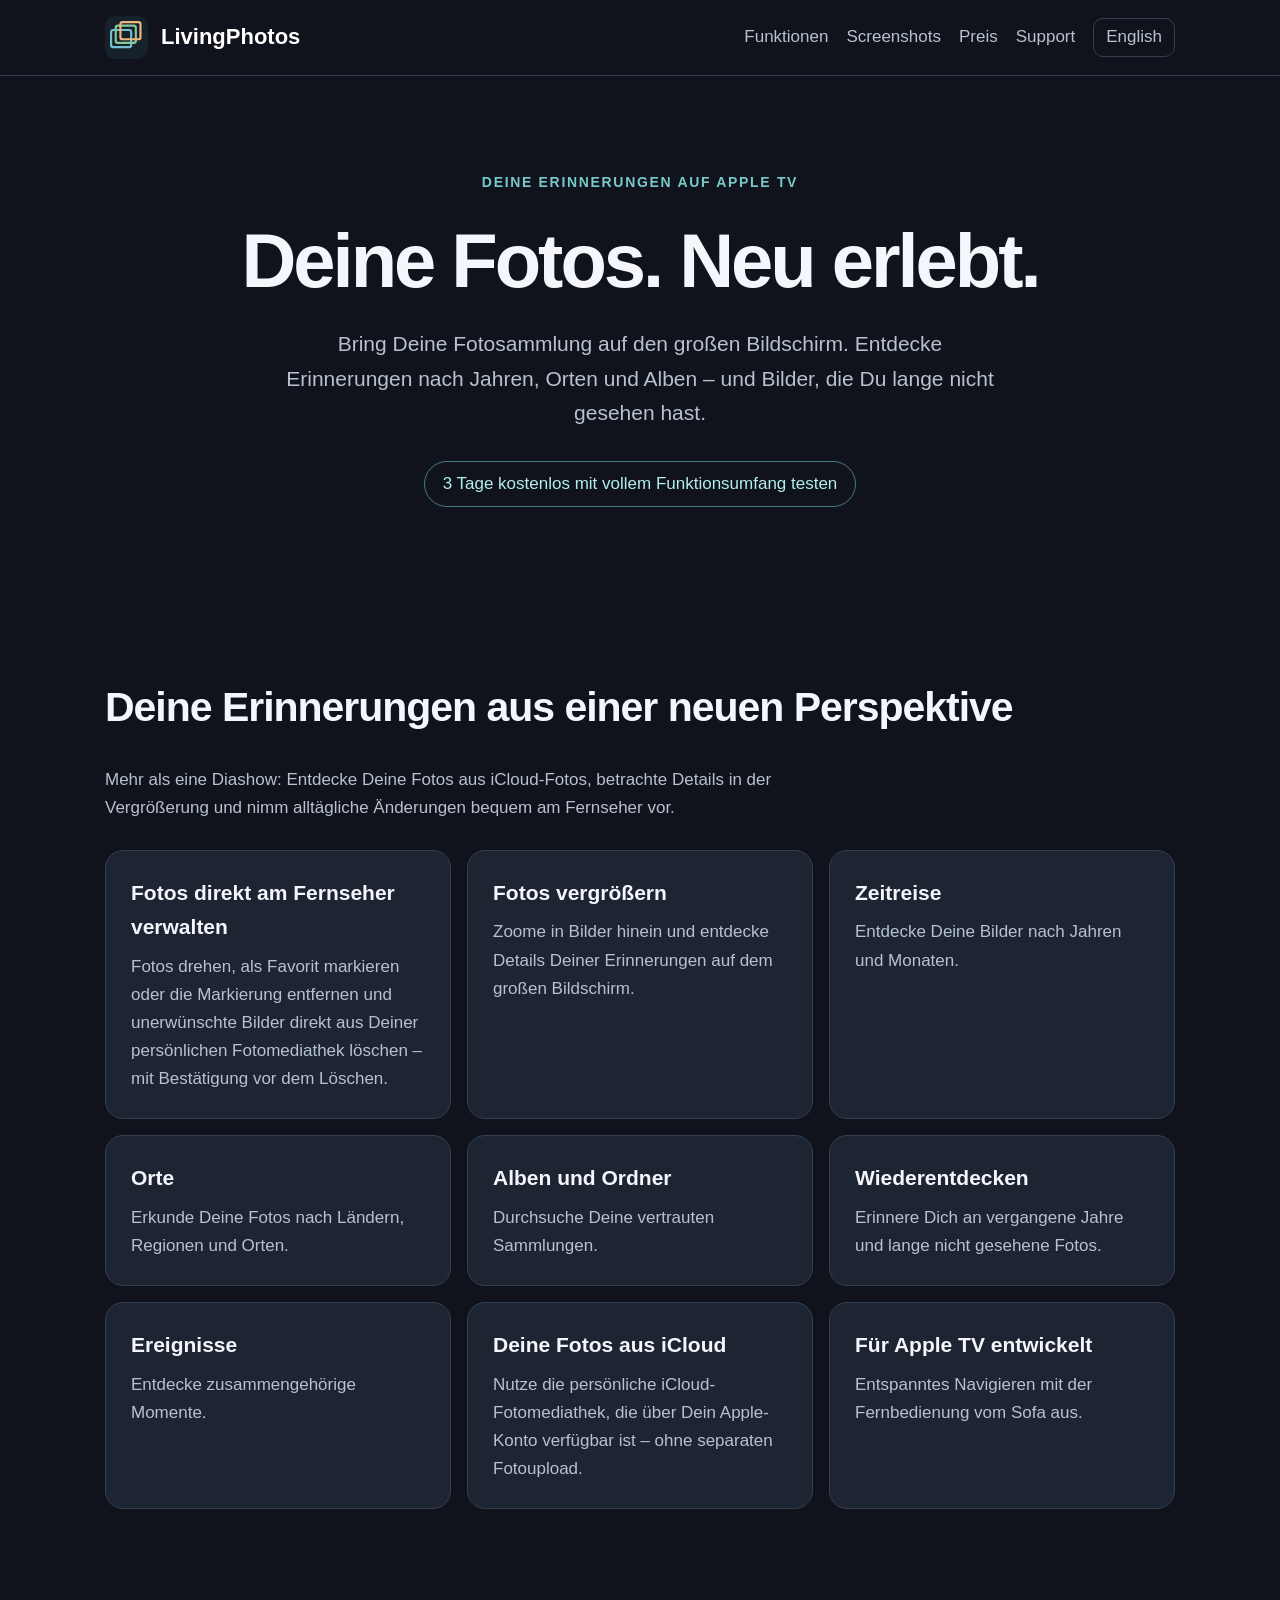
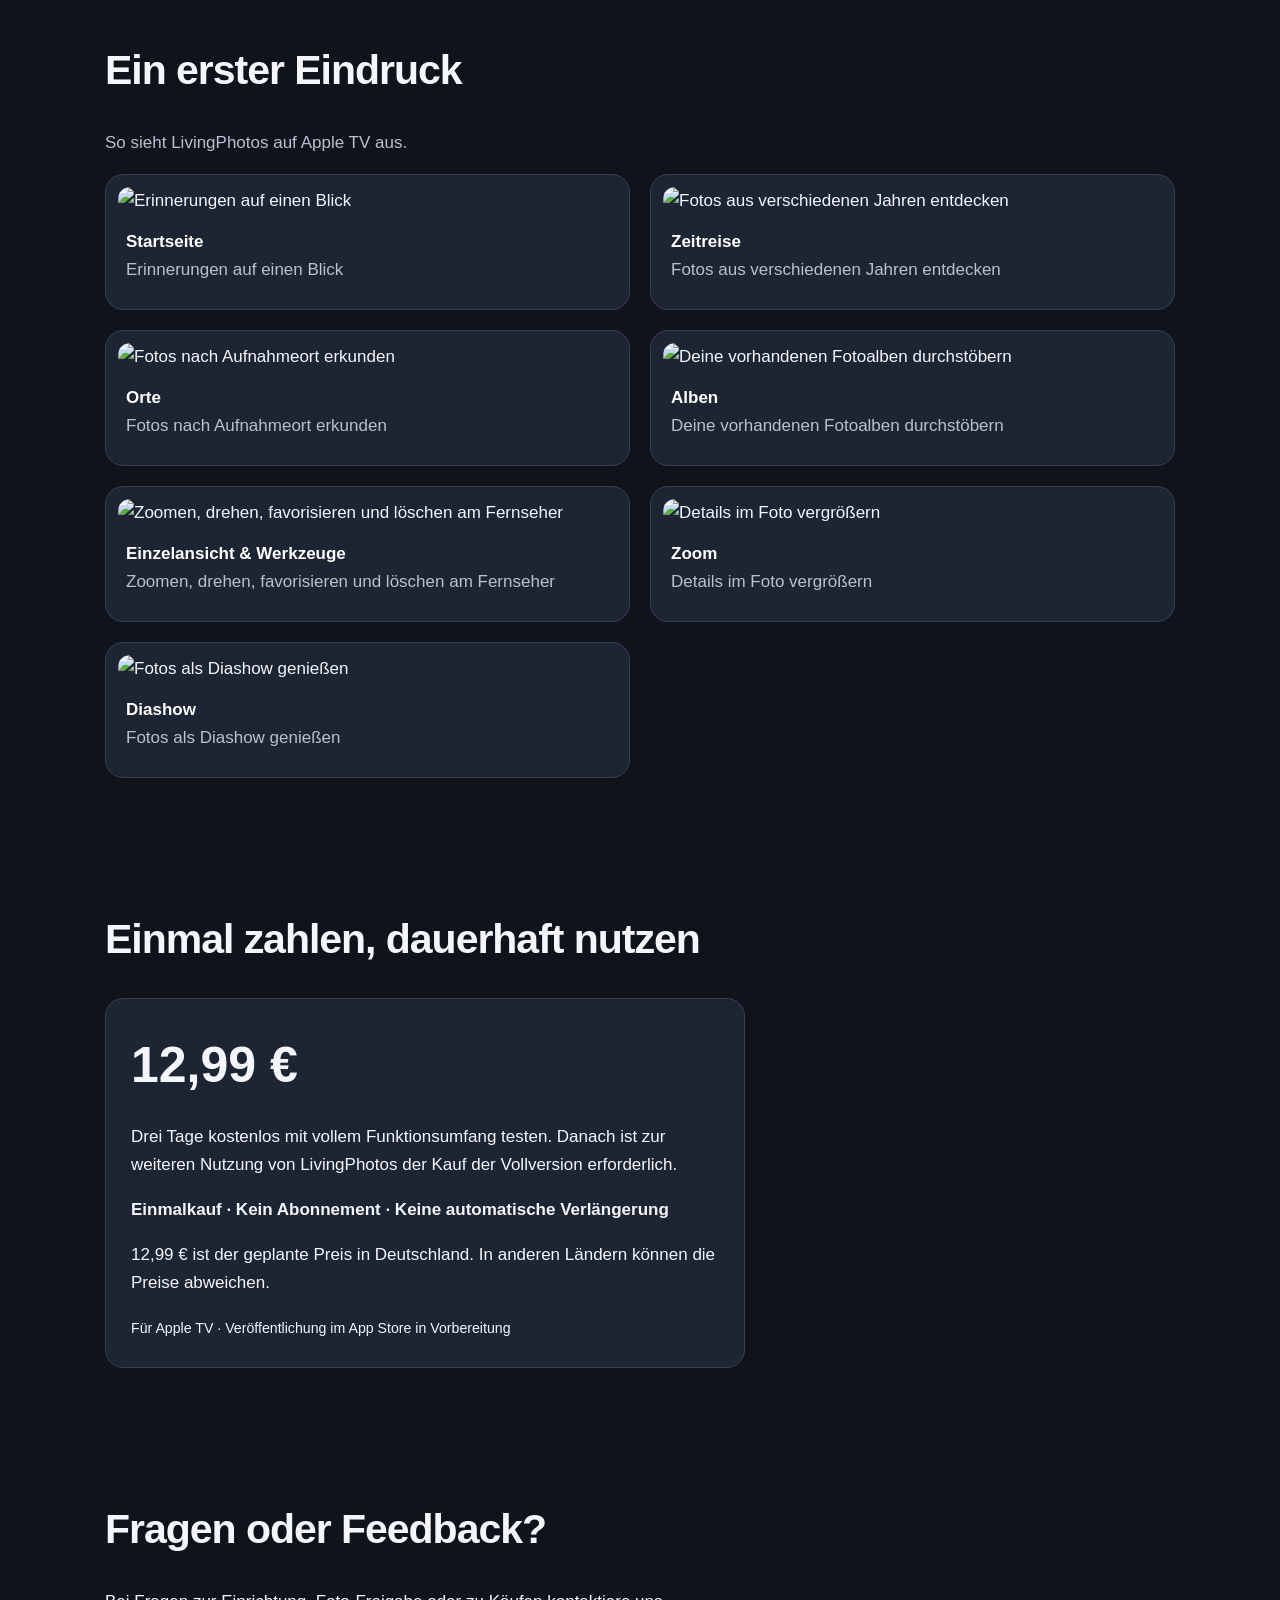
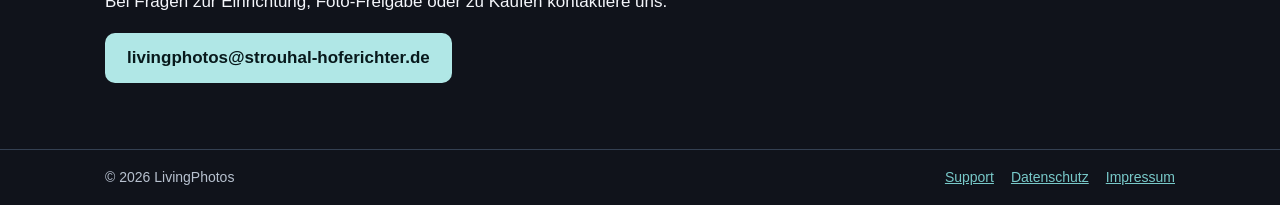
==== commit 386e1415: "Integrate seven TV screenshot slots on EN and DE websites" ====
--- a/de/index.html
+++ b/de/index.html
@@ -1 +1 @@
-<!doctype html><html lang="de"><head><meta charset="utf-8"><meta name="viewport" content="width=device-width,initial-scale=1"><title>Home | LivingPhotos</title><meta name="theme-color" content="#10131b"><meta name="description" content="Entdecke Deine persönliche iCloud-Fotomediathek auf Apple TV. Zoome in Fotos hinein, drehe Bilder, markiere Favoriten und lösche unerwünschte Aufnahmen mit Bestätigung."><link rel="canonical" href="https://livingphotos.strouhal-hoferichter.de/de/index.html"><link rel="alternate" hreflang="en" href="https://livingphotos.strouhal-hoferichter.de/index.html"><link rel="alternate" hreflang="de" href="https://livingphotos.strouhal-hoferichter.de/de/index.html"><link rel="icon" type="image/svg+xml" href="../assets/logo.svg"><link rel="stylesheet" href="../assets/styles.css"></head><body><a class="skip" href="#content">Skip to content / Zum Inhalt</a><header><div class="wrap"><a class="brand" href="../index.html"><img src="../assets/logo.svg" alt="" width="43" height="43">LivingPhotos</a><nav class="nav" aria-label="Navigation"><a href="../de/index.html#features">Funktionen</a><a href="../de/index.html#screenshots">Screenshots</a><a href="../de/index.html#pricing">Preis</a><a href="../de/support.html">Support</a><a class="lang" href="/index.html" hreflang="en">English</a></nav></div></header><main id="content"><section class="hero wrap"><div class="eyebrow">Deine Erinnerungen auf Apple TV</div><h1>Deine Fotos. Neu erlebt.</h1><p>Bring Deine Fotosammlung auf den großen Bildschirm. Entdecke Erinnerungen nach Jahren, Orten und Alben – und Bilder, die Du lange nicht gesehen hast.</p><span class="pill">3 Tage kostenlos mit vollem Funktionsumfang testen</span></section><section class="section wrap" id="features"><h2>Deine Erinnerungen aus einer neuen Perspektive</h2><p class="lead">Mehr als eine Diashow: Entdecke Deine Fotos aus iCloud-Fotos, betrachte Details in der Vergrößerung und nimm alltägliche Änderungen bequem am Fernseher vor.</p><div class="cards"><article class="card"><h3>Fotos direkt am Fernseher verwalten</h3><p>Fotos drehen, als Favorit markieren oder die Markierung entfernen und unerwünschte Bilder direkt aus Deiner persönlichen Fotomediathek löschen – mit Bestätigung vor dem Löschen.</p></article><article class="card"><h3>Fotos vergrößern</h3><p>Zoome in Bilder hinein und entdecke Details Deiner Erinnerungen auf dem großen Bildschirm.</p></article><article class="card"><h3>Zeitreise</h3><p>Entdecke Deine Bilder nach Jahren und Monaten.</p></article><article class="card"><h3>Orte</h3><p>Erkunde Deine Fotos nach Ländern, Regionen und Orten.</p></article><article class="card"><h3>Alben und Ordner</h3><p>Durchsuche Deine vertrauten Sammlungen.</p></article><article class="card"><h3>Wiederentdecken</h3><p>Erinnere Dich an vergangene Jahre und lange nicht gesehene Fotos.</p></article><article class="card"><h3>Ereignisse</h3><p>Entdecke zusammengehörige Momente.</p></article><article class="card"><h3>Deine Fotos aus iCloud</h3><p>Nutze die persönliche iCloud-Fotomediathek, die über Dein Apple-Konto verfügbar ist – ohne separaten Fotoupload.</p></article><article class="card"><h3>Für Apple TV entwickelt</h3><p>Entspanntes Navigieren mit der Fernbedienung vom Sofa aus.</p></article></div></section><section class="section wrap" id="screenshots"><h2>Ein erster Eindruck</h2><p class="lead">Echte Screenshots der Apple-TV-App werden hier in Kürze ergänzt.</p><div class="showcase"><figure class="shot"><div class="placeholder" role="img" aria-label="Startseite">Startseite<br>Screenshot coming soon</div><figcaption><strong>Startseite</strong></figcaption></figure><figure class="shot"><div class="placeholder" role="img" aria-label="Zeitreise">Zeitreise<br>Screenshot coming soon</div><figcaption><strong>Zeitreise</strong></figcaption></figure><figure class="shot"><div class="placeholder" role="img" aria-label="Orte">Orte<br>Screenshot coming soon</div><figcaption><strong>Orte</strong></figcaption></figure><figure class="shot"><div class="placeholder" role="img" aria-label="Alben">Alben<br>Screenshot coming soon</div><figcaption><strong>Alben</strong></figcaption></figure><figure class="shot"><div class="placeholder" role="img" aria-label="Fotoansicht">Fotoansicht<br>Screenshot coming soon</div><figcaption><strong>Fotoansicht</strong></figcaption></figure></div></section><section class="section wrap" id="pricing"><h2>Einmal zahlen, dauerhaft nutzen</h2><div class="price"><strong>12,99 €</strong><p>Drei Tage kostenlos mit vollem Funktionsumfang testen. Danach ist zur weiteren Nutzung von LivingPhotos der Kauf der Vollversion erforderlich.</p><p><b>Einmalkauf · Kein Abonnement · Keine automatische Verlängerung</b></p><p>12,99 € ist der geplante Preis in Deutschland. In anderen Ländern können die Preise abweichen.</p><small>Für Apple TV · Veröffentlichung im App Store in Vorbereitung</small></div></section><section class="section wrap"><h2>Fragen oder Feedback?</h2><p>Bei Fragen zur Einrichtung, Foto-Freigabe oder zu Käufen kontaktiere uns.</p><a class="button" href="mailto:livingphotos@strouhal-hoferichter.de">livingphotos@strouhal-hoferichter.de</a></section></main><footer><div class="wrap"><span>© 2026 LivingPhotos</span><div class="footlinks"><a href="../de/support.html">Support</a><a href="../de/privacy.html">Datenschutz</a><a href="../de/legal.html">Impressum</a></div></div></footer></body></html>+<!doctype html><html lang="de"><head><meta charset="utf-8"><meta name="viewport" content="width=device-width,initial-scale=1"><title>Home | LivingPhotos</title><meta name="theme-color" content="#10131b"><meta name="description" content="Entdecke Deine persönliche iCloud-Fotomediathek auf Apple TV. Zoome in Fotos hinein, drehe Bilder, markiere Favoriten und lösche unerwünschte Aufnahmen mit Bestätigung."><link rel="canonical" href="https://livingphotos.strouhal-hoferichter.de/de/index.html"><link rel="alternate" hreflang="en" href="https://livingphotos.strouhal-hoferichter.de/index.html"><link rel="alternate" hreflang="de" href="https://livingphotos.strouhal-hoferichter.de/de/index.html"><link rel="icon" type="image/svg+xml" href="../assets/logo.svg"><link rel="stylesheet" href="../assets/styles.css"></head><body><a class="skip" href="#content">Skip to content / Zum Inhalt</a><header><div class="wrap"><a class="brand" href="../index.html"><img src="../assets/logo.svg" alt="" width="43" height="43">LivingPhotos</a><nav class="nav" aria-label="Navigation"><a href="../de/index.html#features">Funktionen</a><a href="../de/index.html#screenshots">Screenshots</a><a href="../de/index.html#pricing">Preis</a><a href="../de/support.html">Support</a><a class="lang" href="/index.html" hreflang="en">English</a></nav></div></header><main id="content"><section class="hero wrap"><div class="eyebrow">Deine Erinnerungen auf Apple TV</div><h1>Deine Fotos. Neu erlebt.</h1><p>Bring Deine Fotosammlung auf den großen Bildschirm. Entdecke Erinnerungen nach Jahren, Orten und Alben – und Bilder, die Du lange nicht gesehen hast.</p><span class="pill">3 Tage kostenlos mit vollem Funktionsumfang testen</span></section><section class="section wrap" id="features"><h2>Deine Erinnerungen aus einer neuen Perspektive</h2><p class="lead">Mehr als eine Diashow: Entdecke Deine Fotos aus iCloud-Fotos, betrachte Details in der Vergrößerung und nimm alltägliche Änderungen bequem am Fernseher vor.</p><div class="cards"><article class="card"><h3>Fotos direkt am Fernseher verwalten</h3><p>Fotos drehen, als Favorit markieren oder die Markierung entfernen und unerwünschte Bilder direkt aus Deiner persönlichen Fotomediathek löschen – mit Bestätigung vor dem Löschen.</p></article><article class="card"><h3>Fotos vergrößern</h3><p>Zoome in Bilder hinein und entdecke Details Deiner Erinnerungen auf dem großen Bildschirm.</p></article><article class="card"><h3>Zeitreise</h3><p>Entdecke Deine Bilder nach Jahren und Monaten.</p></article><article class="card"><h3>Orte</h3><p>Erkunde Deine Fotos nach Ländern, Regionen und Orten.</p></article><article class="card"><h3>Alben und Ordner</h3><p>Durchsuche Deine vertrauten Sammlungen.</p></article><article class="card"><h3>Wiederentdecken</h3><p>Erinnere Dich an vergangene Jahre und lange nicht gesehene Fotos.</p></article><article class="card"><h3>Ereignisse</h3><p>Entdecke zusammengehörige Momente.</p></article><article class="card"><h3>Deine Fotos aus iCloud</h3><p>Nutze die persönliche iCloud-Fotomediathek, die über Dein Apple-Konto verfügbar ist – ohne separaten Fotoupload.</p></article><article class="card"><h3>Für Apple TV entwickelt</h3><p>Entspanntes Navigieren mit der Fernbedienung vom Sofa aus.</p></article></div></section><section class="section wrap" id="screenshots"><h2>Ein erster Eindruck</h2><p class="lead">So sieht LivingPhotos auf Apple TV aus.</p><div class="showcase"><figure class="shot"><img src="../assets/screenshots/home.webp" width="1600" height="900" loading="lazy" decoding="async" alt="Erinnerungen auf einen Blick"><figcaption><strong>Startseite</strong>Erinnerungen auf einen Blick</figcaption></figure><figure class="shot"><img src="../assets/screenshots/time-travel.webp" width="1600" height="900" loading="lazy" decoding="async" alt="Fotos aus verschiedenen Jahren entdecken"><figcaption><strong>Zeitreise</strong>Fotos aus verschiedenen Jahren entdecken</figcaption></figure><figure class="shot"><img src="../assets/screenshots/places.webp" width="1600" height="900" loading="lazy" decoding="async" alt="Fotos nach Aufnahmeort erkunden"><figcaption><strong>Orte</strong>Fotos nach Aufnahmeort erkunden</figcaption></figure><figure class="shot"><img src="../assets/screenshots/albums.webp" width="1600" height="900" loading="lazy" decoding="async" alt="Deine vorhandenen Fotoalben durchstöbern"><figcaption><strong>Alben</strong>Deine vorhandenen Fotoalben durchstöbern</figcaption></figure><figure class="shot"><img src="../assets/screenshots/photo-tools.webp" width="1600" height="900" loading="lazy" decoding="async" alt="Zoomen, drehen, favorisieren und löschen am Fernseher"><figcaption><strong>Einzelansicht & Werkzeuge</strong>Zoomen, drehen, favorisieren und löschen am Fernseher</figcaption></figure><figure class="shot"><img src="../assets/screenshots/zoom.webp" width="1600" height="900" loading="lazy" decoding="async" alt="Details im Foto vergrößern"><figcaption><strong>Zoom</strong>Details im Foto vergrößern</figcaption></figure><figure class="shot"><img src="../assets/screenshots/slideshow.webp" width="1600" height="900" loading="lazy" decoding="async" alt="Fotos als Diashow genießen"><figcaption><strong>Diashow</strong>Fotos als Diashow genießen</figcaption></figure></div></section><section class="section wrap" id="pricing"><h2>Einmal zahlen, dauerhaft nutzen</h2><div class="price"><strong>12,99 €</strong><p>Drei Tage kostenlos mit vollem Funktionsumfang testen. Danach ist zur weiteren Nutzung von LivingPhotos der Kauf der Vollversion erforderlich.</p><p><b>Einmalkauf · Kein Abonnement · Keine automatische Verlängerung</b></p><p>12,99 € ist der geplante Preis in Deutschland. In anderen Ländern können die Preise abweichen.</p><small>Für Apple TV · Veröffentlichung im App Store in Vorbereitung</small></div></section><section class="section wrap"><h2>Fragen oder Feedback?</h2><p>Bei Fragen zur Einrichtung, Foto-Freigabe oder zu Käufen kontaktiere uns.</p><a class="button" href="mailto:livingphotos@strouhal-hoferichter.de">livingphotos@strouhal-hoferichter.de</a></section></main><footer><div class="wrap"><span>© 2026 LivingPhotos</span><div class="footlinks"><a href="../de/support.html">Support</a><a href="../de/privacy.html">Datenschutz</a><a href="../de/legal.html">Impressum</a></div></div></footer></body></html>
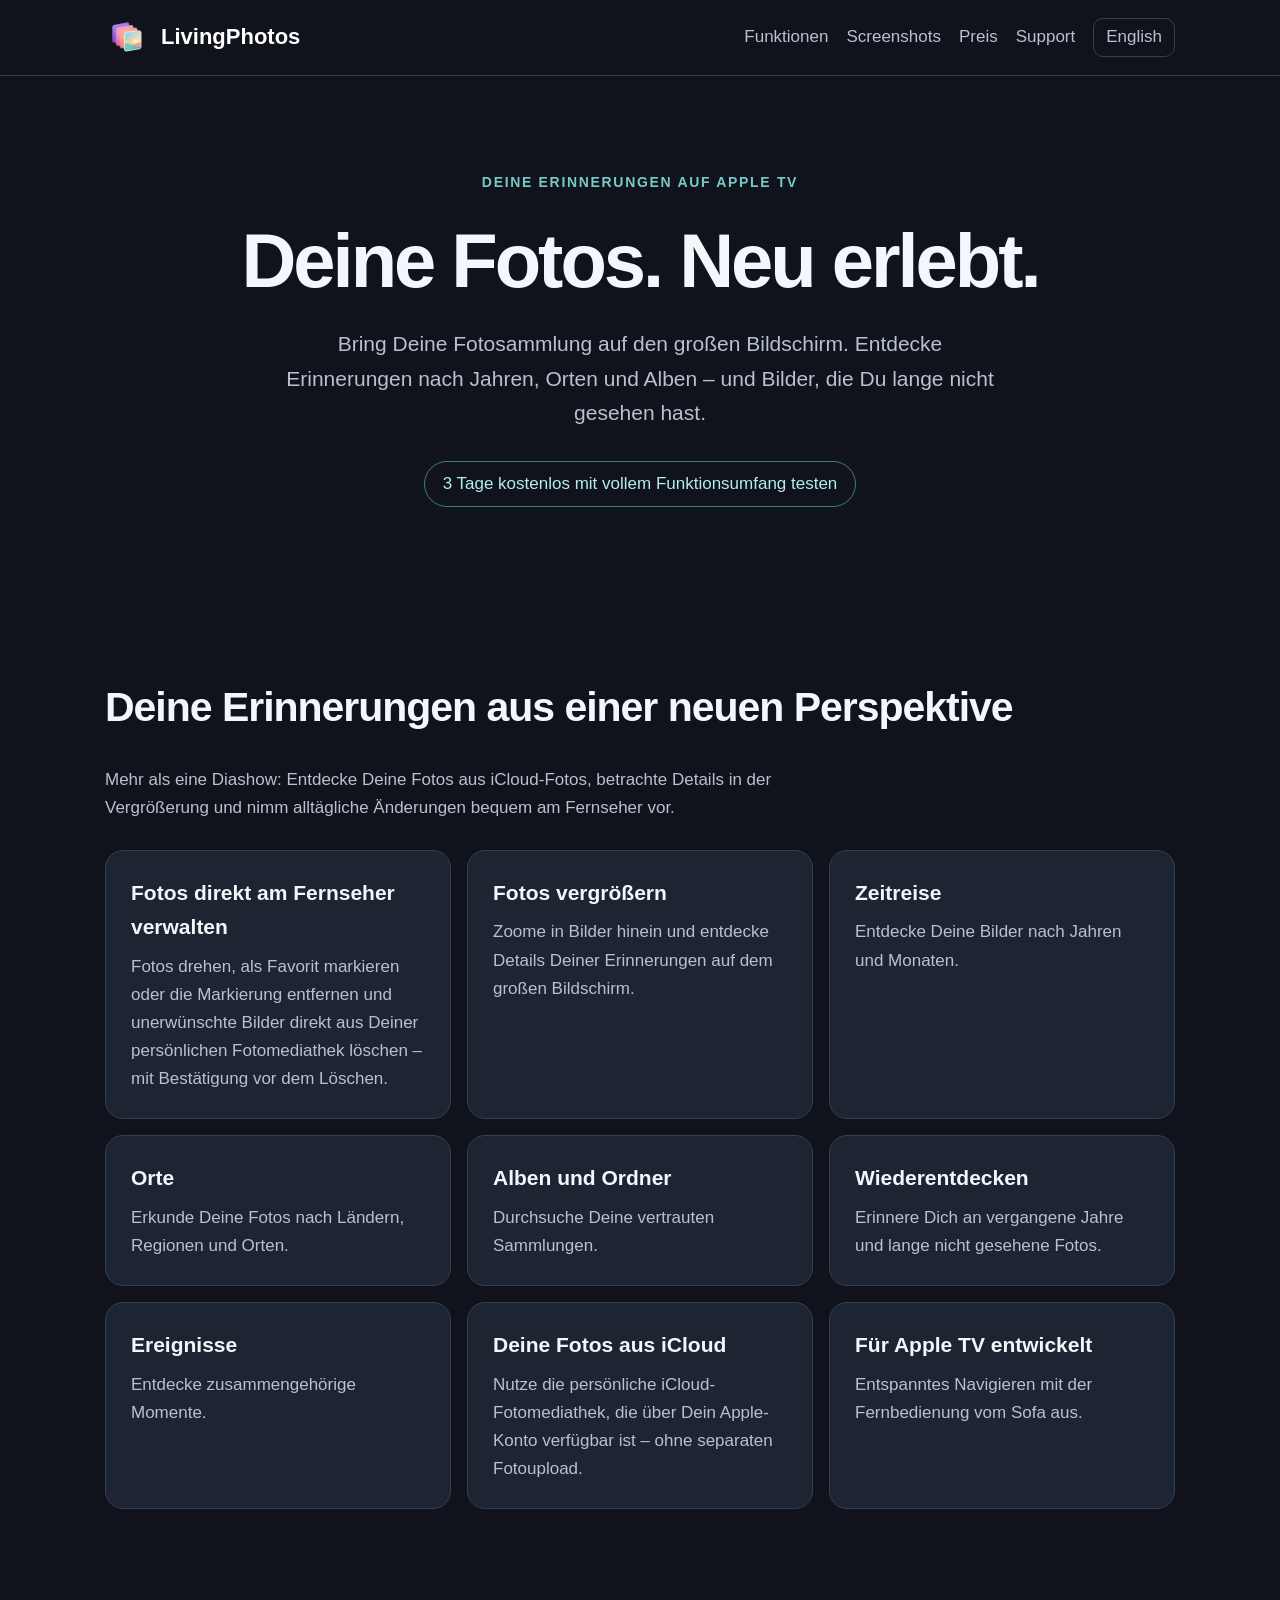
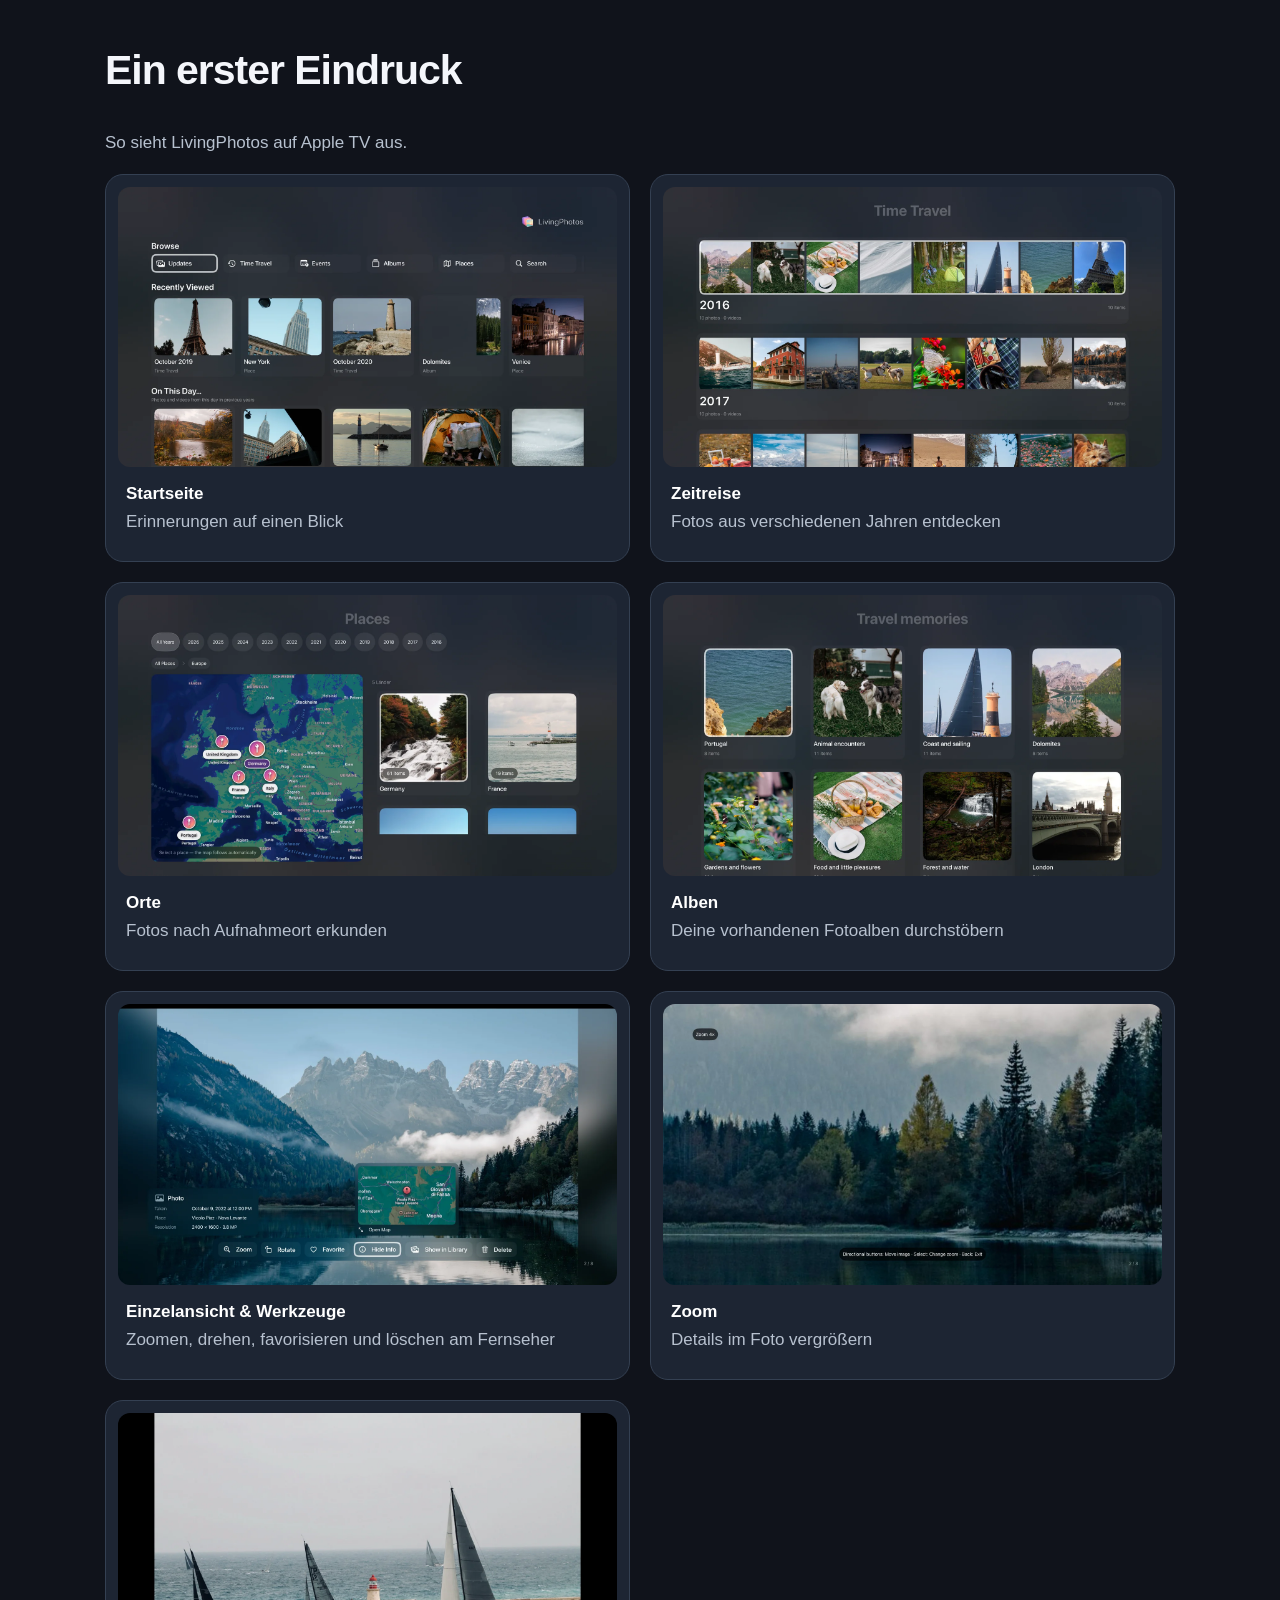
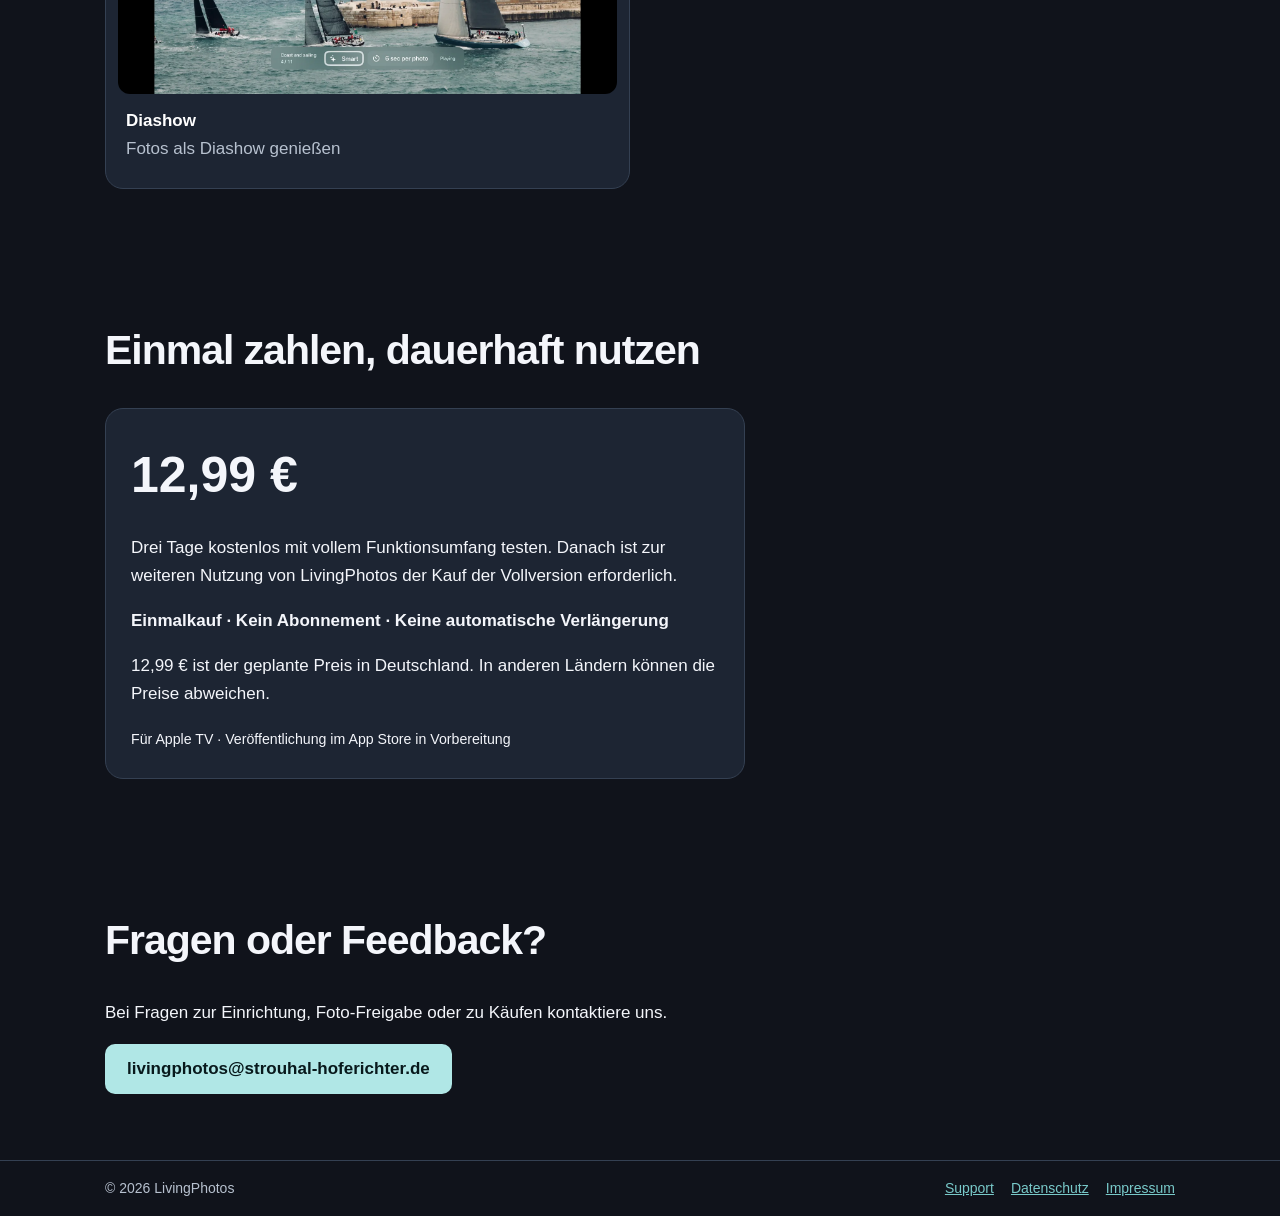
==== commit d340e0d2: "Preserve native aspect ratio for all screenshots" ====
--- a/de/index.html
+++ b/de/index.html
@@ -1 +1 @@
-<!doctype html><html lang="de"><head><meta charset="utf-8"><meta name="viewport" content="width=device-width,initial-scale=1"><title>Home | LivingPhotos</title><meta name="theme-color" content="#10131b"><meta name="description" content="Entdecke Deine persönliche iCloud-Fotomediathek auf Apple TV. Zoome in Fotos hinein, drehe Bilder, markiere Favoriten und lösche unerwünschte Aufnahmen mit Bestätigung."><link rel="canonical" href="https://livingphotos.strouhal-hoferichter.de/de/index.html"><link rel="alternate" hreflang="en" href="https://livingphotos.strouhal-hoferichter.de/index.html"><link rel="alternate" hreflang="de" href="https://livingphotos.strouhal-hoferichter.de/de/index.html"><link rel="icon" type="image/svg+xml" href="../assets/logo.svg"><link rel="stylesheet" href="../assets/styles.css"></head><body><a class="skip" href="#content">Skip to content / Zum Inhalt</a><header><div class="wrap"><a class="brand" href="../index.html"><img src="../assets/logo.svg" alt="" width="43" height="43">LivingPhotos</a><nav class="nav" aria-label="Navigation"><a href="../de/index.html#features">Funktionen</a><a href="../de/index.html#screenshots">Screenshots</a><a href="../de/index.html#pricing">Preis</a><a href="../de/support.html">Support</a><a class="lang" href="/index.html" hreflang="en">English</a></nav></div></header><main id="content"><section class="hero wrap"><div class="eyebrow">Deine Erinnerungen auf Apple TV</div><h1>Deine Fotos. Neu erlebt.</h1><p>Bring Deine Fotosammlung auf den großen Bildschirm. Entdecke Erinnerungen nach Jahren, Orten und Alben – und Bilder, die Du lange nicht gesehen hast.</p><span class="pill">3 Tage kostenlos mit vollem Funktionsumfang testen</span></section><section class="section wrap" id="features"><h2>Deine Erinnerungen aus einer neuen Perspektive</h2><p class="lead">Mehr als eine Diashow: Entdecke Deine Fotos aus iCloud-Fotos, betrachte Details in der Vergrößerung und nimm alltägliche Änderungen bequem am Fernseher vor.</p><div class="cards"><article class="card"><h3>Fotos direkt am Fernseher verwalten</h3><p>Fotos drehen, als Favorit markieren oder die Markierung entfernen und unerwünschte Bilder direkt aus Deiner persönlichen Fotomediathek löschen – mit Bestätigung vor dem Löschen.</p></article><article class="card"><h3>Fotos vergrößern</h3><p>Zoome in Bilder hinein und entdecke Details Deiner Erinnerungen auf dem großen Bildschirm.</p></article><article class="card"><h3>Zeitreise</h3><p>Entdecke Deine Bilder nach Jahren und Monaten.</p></article><article class="card"><h3>Orte</h3><p>Erkunde Deine Fotos nach Ländern, Regionen und Orten.</p></article><article class="card"><h3>Alben und Ordner</h3><p>Durchsuche Deine vertrauten Sammlungen.</p></article><article class="card"><h3>Wiederentdecken</h3><p>Erinnere Dich an vergangene Jahre und lange nicht gesehene Fotos.</p></article><article class="card"><h3>Ereignisse</h3><p>Entdecke zusammengehörige Momente.</p></article><article class="card"><h3>Deine Fotos aus iCloud</h3><p>Nutze die persönliche iCloud-Fotomediathek, die über Dein Apple-Konto verfügbar ist – ohne separaten Fotoupload.</p></article><article class="card"><h3>Für Apple TV entwickelt</h3><p>Entspanntes Navigieren mit der Fernbedienung vom Sofa aus.</p></article></div></section><section class="section wrap" id="screenshots"><h2>Ein erster Eindruck</h2><p class="lead">So sieht LivingPhotos auf Apple TV aus.</p><div class="showcase"><figure class="shot"><img src="../assets/screenshots/home.webp" width="1600" height="900" loading="lazy" decoding="async" alt="Erinnerungen auf einen Blick"><figcaption><strong>Startseite</strong>Erinnerungen auf einen Blick</figcaption></figure><figure class="shot"><img src="../assets/screenshots/time-travel.webp" width="1600" height="900" loading="lazy" decoding="async" alt="Fotos aus verschiedenen Jahren entdecken"><figcaption><strong>Zeitreise</strong>Fotos aus verschiedenen Jahren entdecken</figcaption></figure><figure class="shot"><img src="../assets/screenshots/places.webp" width="1600" height="900" loading="lazy" decoding="async" alt="Fotos nach Aufnahmeort erkunden"><figcaption><strong>Orte</strong>Fotos nach Aufnahmeort erkunden</figcaption></figure><figure class="shot"><img src="../assets/screenshots/albums.webp" width="1600" height="900" loading="lazy" decoding="async" alt="Deine vorhandenen Fotoalben durchstöbern"><figcaption><strong>Alben</strong>Deine vorhandenen Fotoalben durchstöbern</figcaption></figure><figure class="shot"><img src="../assets/screenshots/photo-tools.webp" width="1600" height="900" loading="lazy" decoding="async" alt="Zoomen, drehen, favorisieren und löschen am Fernseher"><figcaption><strong>Einzelansicht & Werkzeuge</strong>Zoomen, drehen, favorisieren und löschen am Fernseher</figcaption></figure><figure class="shot"><img src="../assets/screenshots/zoom.webp" width="1600" height="900" loading="lazy" decoding="async" alt="Details im Foto vergrößern"><figcaption><strong>Zoom</strong>Details im Foto vergrößern</figcaption></figure><figure class="shot"><img src="../assets/screenshots/slideshow.webp" width="1600" height="900" loading="lazy" decoding="async" alt="Fotos als Diashow genießen"><figcaption><strong>Diashow</strong>Fotos als Diashow genießen</figcaption></figure></div></section><section class="section wrap" id="pricing"><h2>Einmal zahlen, dauerhaft nutzen</h2><div class="price"><strong>12,99 €</strong><p>Drei Tage kostenlos mit vollem Funktionsumfang testen. Danach ist zur weiteren Nutzung von LivingPhotos der Kauf der Vollversion erforderlich.</p><p><b>Einmalkauf · Kein Abonnement · Keine automatische Verlängerung</b></p><p>12,99 € ist der geplante Preis in Deutschland. In anderen Ländern können die Preise abweichen.</p><small>Für Apple TV · Veröffentlichung im App Store in Vorbereitung</small></div></section><section class="section wrap"><h2>Fragen oder Feedback?</h2><p>Bei Fragen zur Einrichtung, Foto-Freigabe oder zu Käufen kontaktiere uns.</p><a class="button" href="mailto:livingphotos@strouhal-hoferichter.de">livingphotos@strouhal-hoferichter.de</a></section></main><footer><div class="wrap"><span>© 2026 LivingPhotos</span><div class="footlinks"><a href="../de/support.html">Support</a><a href="../de/privacy.html">Datenschutz</a><a href="../de/legal.html">Impressum</a></div></div></footer></body></html>+<!doctype html><html lang="de"><head><meta charset="utf-8"><meta name="viewport" content="width=device-width,initial-scale=1"><title>Home | LivingPhotos</title><meta name="theme-color" content="#10131b"><meta name="description" content="Entdecke Deine persönliche iCloud-Fotomediathek auf Apple TV. Zoome in Fotos hinein, drehe Bilder, markiere Favoriten und lösche unerwünschte Aufnahmen mit Bestätigung."><link rel="canonical" href="https://livingphotos.strouhal-hoferichter.de/de/index.html"><link rel="alternate" hreflang="en" href="https://livingphotos.strouhal-hoferichter.de/index.html"><link rel="alternate" hreflang="de" href="https://livingphotos.strouhal-hoferichter.de/de/index.html"><link rel="icon" type="image/svg+xml" href="../assets/logo.svg"><link rel="stylesheet" href="../assets/styles.css"></head><body><a class="skip" href="#content">Skip to content / Zum Inhalt</a><header><div class="wrap"><a class="brand" href="../index.html"><img src="../assets/logo.svg" alt="" width="43" height="43">LivingPhotos</a><nav class="nav" aria-label="Navigation"><a href="../de/index.html#features">Funktionen</a><a href="../de/index.html#screenshots">Screenshots</a><a href="../de/index.html#pricing">Preis</a><a href="../de/support.html">Support</a><a class="lang" href="/index.html" hreflang="en">English</a></nav></div></header><main id="content"><section class="hero wrap"><div class="eyebrow">Deine Erinnerungen auf Apple TV</div><h1>Deine Fotos. Neu erlebt.</h1><p>Bring Deine Fotosammlung auf den großen Bildschirm. Entdecke Erinnerungen nach Jahren, Orten und Alben – und Bilder, die Du lange nicht gesehen hast.</p><span class="pill">3 Tage kostenlos mit vollem Funktionsumfang testen</span></section><section class="section wrap" id="features"><h2>Deine Erinnerungen aus einer neuen Perspektive</h2><p class="lead">Mehr als eine Diashow: Entdecke Deine Fotos aus iCloud-Fotos, betrachte Details in der Vergrößerung und nimm alltägliche Änderungen bequem am Fernseher vor.</p><div class="cards"><article class="card"><h3>Fotos direkt am Fernseher verwalten</h3><p>Fotos drehen, als Favorit markieren oder die Markierung entfernen und unerwünschte Bilder direkt aus Deiner persönlichen Fotomediathek löschen – mit Bestätigung vor dem Löschen.</p></article><article class="card"><h3>Fotos vergrößern</h3><p>Zoome in Bilder hinein und entdecke Details Deiner Erinnerungen auf dem großen Bildschirm.</p></article><article class="card"><h3>Zeitreise</h3><p>Entdecke Deine Bilder nach Jahren und Monaten.</p></article><article class="card"><h3>Orte</h3><p>Erkunde Deine Fotos nach Ländern, Regionen und Orten.</p></article><article class="card"><h3>Alben und Ordner</h3><p>Durchsuche Deine vertrauten Sammlungen.</p></article><article class="card"><h3>Wiederentdecken</h3><p>Erinnere Dich an vergangene Jahre und lange nicht gesehene Fotos.</p></article><article class="card"><h3>Ereignisse</h3><p>Entdecke zusammengehörige Momente.</p></article><article class="card"><h3>Deine Fotos aus iCloud</h3><p>Nutze die persönliche iCloud-Fotomediathek, die über Dein Apple-Konto verfügbar ist – ohne separaten Fotoupload.</p></article><article class="card"><h3>Für Apple TV entwickelt</h3><p>Entspanntes Navigieren mit der Fernbedienung vom Sofa aus.</p></article></div></section><section class="section wrap" id="screenshots"><h2>Ein erster Eindruck</h2><p class="lead">So sieht LivingPhotos auf Apple TV aus.</p><div class="showcase"><figure class="shot"><img src="../assets/screenshots/home.webp" loading="lazy" decoding="async" alt="Erinnerungen auf einen Blick"><figcaption><strong>Startseite</strong>Erinnerungen auf einen Blick</figcaption></figure><figure class="shot"><img src="../assets/screenshots/time-travel.webp" loading="lazy" decoding="async" alt="Fotos aus verschiedenen Jahren entdecken"><figcaption><strong>Zeitreise</strong>Fotos aus verschiedenen Jahren entdecken</figcaption></figure><figure class="shot"><img src="../assets/screenshots/places.webp" loading="lazy" decoding="async" alt="Fotos nach Aufnahmeort erkunden"><figcaption><strong>Orte</strong>Fotos nach Aufnahmeort erkunden</figcaption></figure><figure class="shot"><img src="../assets/screenshots/albums.webp" loading="lazy" decoding="async" alt="Deine vorhandenen Fotoalben durchstöbern"><figcaption><strong>Alben</strong>Deine vorhandenen Fotoalben durchstöbern</figcaption></figure><figure class="shot"><img src="../assets/screenshots/photo-tools.webp" loading="lazy" decoding="async" alt="Zoomen, drehen, favorisieren und löschen am Fernseher"><figcaption><strong>Einzelansicht & Werkzeuge</strong>Zoomen, drehen, favorisieren und löschen am Fernseher</figcaption></figure><figure class="shot"><img src="../assets/screenshots/zoom.webp" loading="lazy" decoding="async" alt="Details im Foto vergrößern"><figcaption><strong>Zoom</strong>Details im Foto vergrößern</figcaption></figure><figure class="shot"><img src="../assets/screenshots/slideshow.webp" loading="lazy" decoding="async" alt="Fotos als Diashow genießen"><figcaption><strong>Diashow</strong>Fotos als Diashow genießen</figcaption></figure></div></section><section class="section wrap" id="pricing"><h2>Einmal zahlen, dauerhaft nutzen</h2><div class="price"><strong>12,99 €</strong><p>Drei Tage kostenlos mit vollem Funktionsumfang testen. Danach ist zur weiteren Nutzung von LivingPhotos der Kauf der Vollversion erforderlich.</p><p><b>Einmalkauf · Kein Abonnement · Keine automatische Verlängerung</b></p><p>12,99 € ist der geplante Preis in Deutschland. In anderen Ländern können die Preise abweichen.</p><small>Für Apple TV · Veröffentlichung im App Store in Vorbereitung</small></div></section><section class="section wrap"><h2>Fragen oder Feedback?</h2><p>Bei Fragen zur Einrichtung, Foto-Freigabe oder zu Käufen kontaktiere uns.</p><a class="button" href="mailto:livingphotos@strouhal-hoferichter.de">livingphotos@strouhal-hoferichter.de</a></section></main><footer><div class="wrap"><span>© 2026 LivingPhotos</span><div class="footlinks"><a href="../de/support.html">Support</a><a href="../de/privacy.html">Datenschutz</a><a href="../de/legal.html">Impressum</a></div></div></footer></body></html>
--- a/assets/styles.css
+++ b/assets/styles.css
@@ -1 +1 @@
-:root{color-scheme:dark;--bg:#10131b;--surface:#1d2533;--text:#f4f6fb;--muted:#b7c1cf;--line:#344052;--accent:#78c9c9}*{box-sizing:border-box}html{scroll-behavior:smooth}body{margin:0;font:17px/1.65 -apple-system,BlinkMacSystemFont,"Segoe UI",sans-serif;background:var(--bg);color:var(--text)}a{color:var(--accent)}.wrap{max-width:1120px;margin:auto;padding:0 25px}.skip{position:absolute;left:-9999px}.skip:focus{left:15px;top:15px}header{border-bottom:1px solid var(--line)}header .wrap,footer .wrap{display:flex;justify-content:space-between;align-items:center;gap:22px;flex-wrap:wrap;padding-top:16px;padding-bottom:16px}.brand{display:flex;align-items:center;gap:13px;font-size:22px;font-weight:750;color:white;text-decoration:none}.brand img{width:43px;height:43px}.nav{display:flex;gap:18px;flex-wrap:wrap;align-items:center}.nav a{text-decoration:none;color:var(--muted)}.nav a:hover{color:white}.lang{border:1px solid var(--line);padding:4px 12px;border-radius:10px}.hero{padding-top:95px;padding-bottom:105px;text-align:center}.eyebrow{color:var(--accent);font-size:14px;font-weight:750;text-transform:uppercase;letter-spacing:.12em}h1{font-size:clamp(42px,7vw,76px);line-height:1.12;letter-spacing:-.04em;margin:24px 0}h2{font-size:clamp(28px,4vw,41px);line-height:1.16;letter-spacing:-.025em}h3{font-size:21px;margin:0 0 8px}.hero p{max-width:730px;margin:auto;color:var(--muted);font-size:21px}.pill{display:inline-block;margin-top:30px;border:1px solid #447b83;border-radius:100px;padding:8px 18px;color:#b2eeee}.section{padding-top:38px;padding-bottom:66px}.lead{color:var(--muted);max-width:770px}.cards{display:grid;grid-template-columns:repeat(3,minmax(0,1fr));gap:16px;margin-top:28px}.card,.shot,.price{background:var(--surface);border:1px solid var(--line);border-radius:18px;padding:25px}.card p,.shot figcaption{color:var(--muted);margin:0}.showcase{display:grid;grid-template-columns:repeat(2,minmax(0,1fr));gap:20px}.shot{margin:0;padding:12px;overflow:hidden}.shot img{width:100%;border-radius:12px}.shot .placeholder{aspect-ratio:16/9;display:grid;place-content:center;text-align:center;border-radius:12px;background:linear-gradient(135deg,#344354,#17222c);color:#d8e7ef}.shot figcaption{padding:13px 8px}.shot strong{display:block;color:white}.price{max-width:640px}.price strong{font-size:50px}.button{display:inline-block;padding:11px 22px;background:#b0e7e6;color:#08191c;text-decoration:none;border-radius:10px;font-weight:750}.prose{max-width:850px;padding-top:50px;padding-bottom:90px}.prose h1{font-size:44px}.prose h2{font-size:24px;margin-top:34px}.prose p{color:#d6deea}.notice{background:#29303b;border-left:3px solid var(--accent);padding:16px 20px;border-radius:8px}footer{border-top:1px solid var(--line);color:var(--muted);font-size:14px}.footlinks{display:flex;gap:17px;flex-wrap:wrap}@media(max-width:770px){.cards{grid-template-columns:1fr 1fr}.showcase{grid-template-columns:1fr}.hero{padding-top:68px;padding-bottom:58px}}@media(max-width:520px){.cards{grid-template-columns:1fr}header .wrap{align-items:flex-start}.nav{gap:11px}.hero p{font-size:18px}}+:root{color-scheme:dark;--bg:#10131b;--surface:#1d2533;--text:#f4f6fb;--muted:#b7c1cf;--line:#344052;--accent:#78c9c9}*{box-sizing:border-box}html{scroll-behavior:smooth}body{margin:0;font:17px/1.65 -apple-system,BlinkMacSystemFont,"Segoe UI",sans-serif;background:var(--bg);color:var(--text)}a{color:var(--accent)}.wrap{max-width:1120px;margin:auto;padding:0 25px}.skip{position:absolute;left:-9999px}.skip:focus{left:15px;top:15px}header{border-bottom:1px solid var(--line)}header .wrap,footer .wrap{display:flex;justify-content:space-between;align-items:center;gap:22px;flex-wrap:wrap;padding-top:16px;padding-bottom:16px}.brand{display:flex;align-items:center;gap:13px;font-size:22px;font-weight:750;color:white;text-decoration:none}.brand img{width:43px;height:43px}.nav{display:flex;gap:18px;flex-wrap:wrap;align-items:center}.nav a{text-decoration:none;color:var(--muted)}.nav a:hover{color:white}.lang{border:1px solid var(--line);padding:4px 12px;border-radius:10px}.hero{padding-top:95px;padding-bottom:105px;text-align:center}.eyebrow{color:var(--accent);font-size:14px;font-weight:750;text-transform:uppercase;letter-spacing:.12em}h1{font-size:clamp(42px,7vw,76px);line-height:1.12;letter-spacing:-.04em;margin:24px 0}h2{font-size:clamp(28px,4vw,41px);line-height:1.16;letter-spacing:-.025em}h3{font-size:21px;margin:0 0 8px}.hero p{max-width:730px;margin:auto;color:var(--muted);font-size:21px}.pill{display:inline-block;margin-top:30px;border:1px solid #447b83;border-radius:100px;padding:8px 18px;color:#b2eeee}.section{padding-top:38px;padding-bottom:66px}.lead{color:var(--muted);max-width:770px}.cards{display:grid;grid-template-columns:repeat(3,minmax(0,1fr));gap:16px;margin-top:28px}.card,.shot,.price{background:var(--surface);border:1px solid var(--line);border-radius:18px;padding:25px}.card p,.shot figcaption{color:var(--muted);margin:0}.showcase{display:grid;grid-template-columns:repeat(2,minmax(0,1fr));gap:20px}.shot{margin:0;padding:12px;overflow:hidden}.shot img{display:block;width:100%;height:auto;max-width:100%;object-fit:contain;aspect-ratio:auto;border-radius:12px}.shot .placeholder{aspect-ratio:16/9;display:grid;place-content:center;text-align:center;border-radius:12px;background:linear-gradient(135deg,#344354,#17222c);color:#d8e7ef}.shot figcaption{padding:13px 8px}.shot strong{display:block;color:white}.price{max-width:640px}.price strong{font-size:50px}.button{display:inline-block;padding:11px 22px;background:#b0e7e6;color:#08191c;text-decoration:none;border-radius:10px;font-weight:750}.prose{max-width:850px;padding-top:50px;padding-bottom:90px}.prose h1{font-size:44px}.prose h2{font-size:24px;margin-top:34px}.prose p{color:#d6deea}.notice{background:#29303b;border-left:3px solid var(--accent);padding:16px 20px;border-radius:8px}footer{border-top:1px solid var(--line);color:var(--muted);font-size:14px}.footlinks{display:flex;gap:17px;flex-wrap:wrap}@media(max-width:770px){.cards{grid-template-columns:1fr 1fr}.showcase{grid-template-columns:1fr}.hero{padding-top:68px;padding-bottom:58px}}@media(max-width:520px){.cards{grid-template-columns:1fr}header .wrap{align-items:flex-start}.nav{gap:11px}.hero p{font-size:18px}}
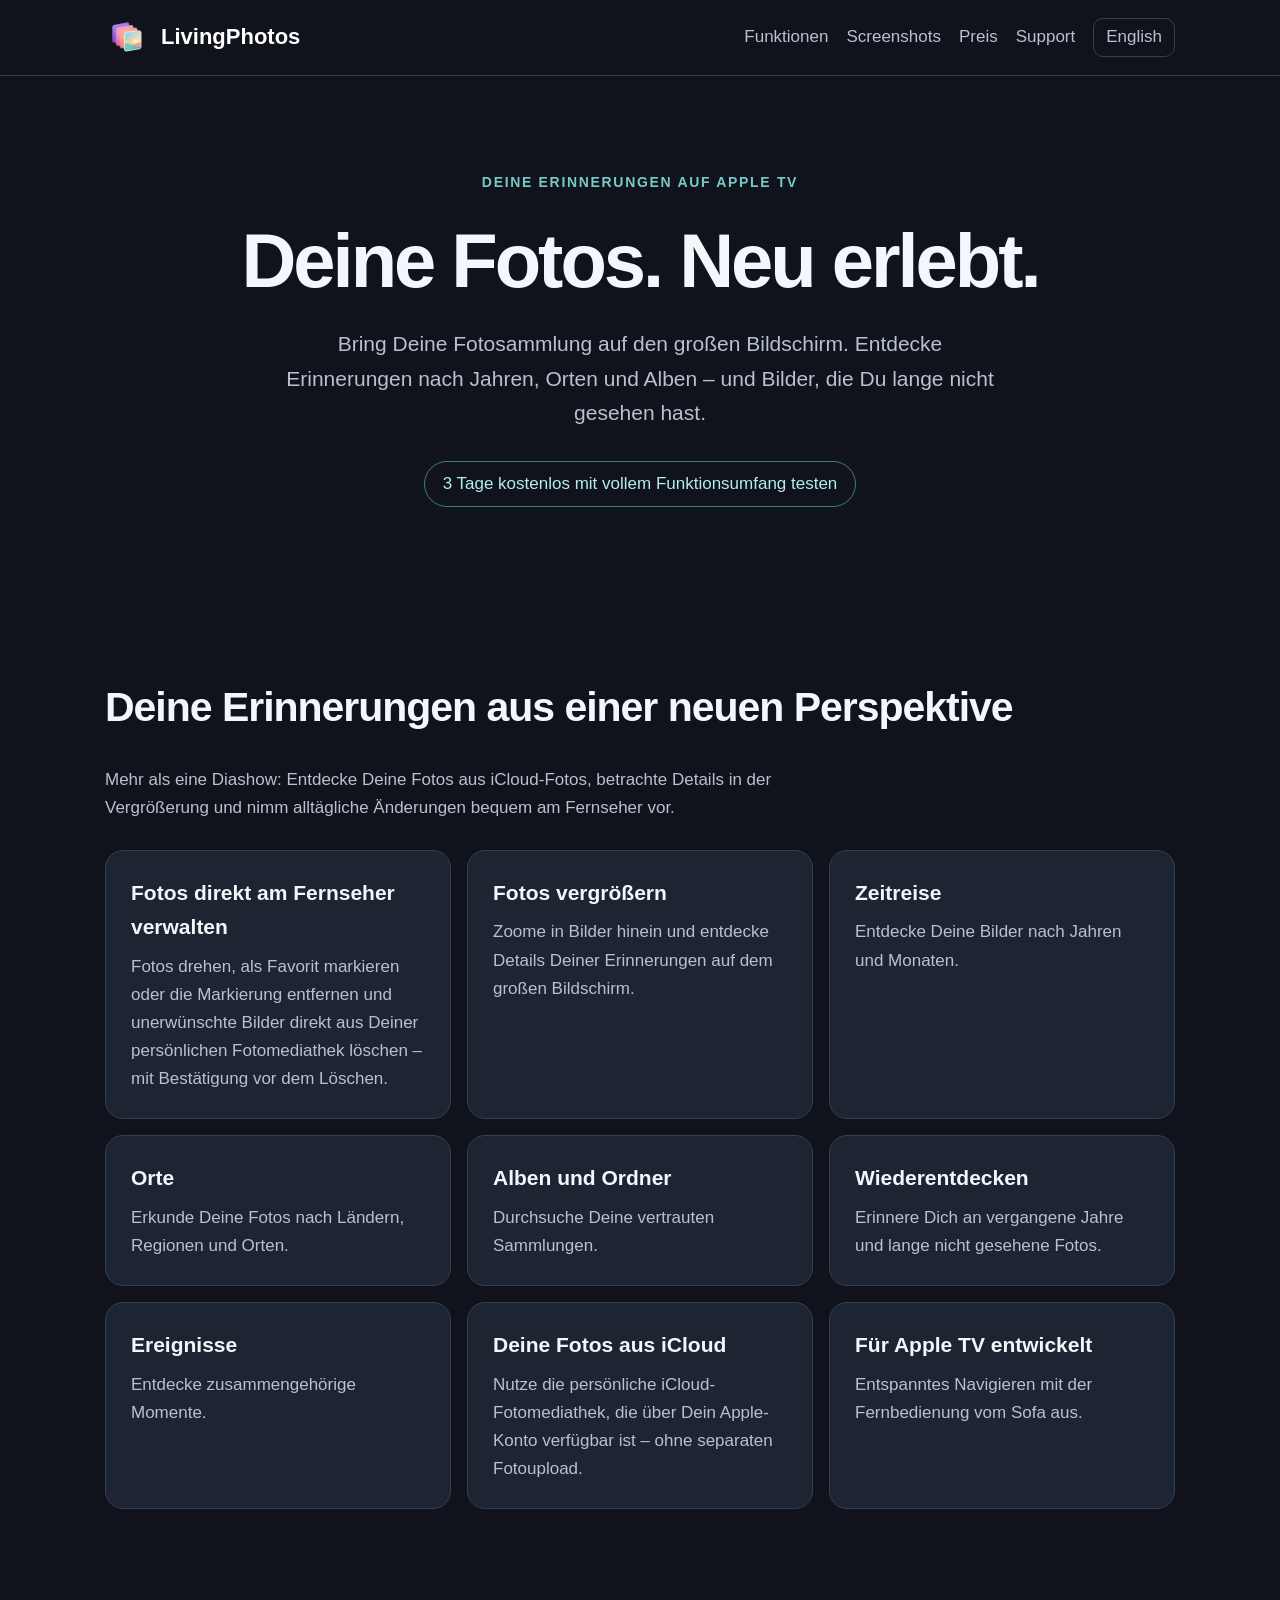
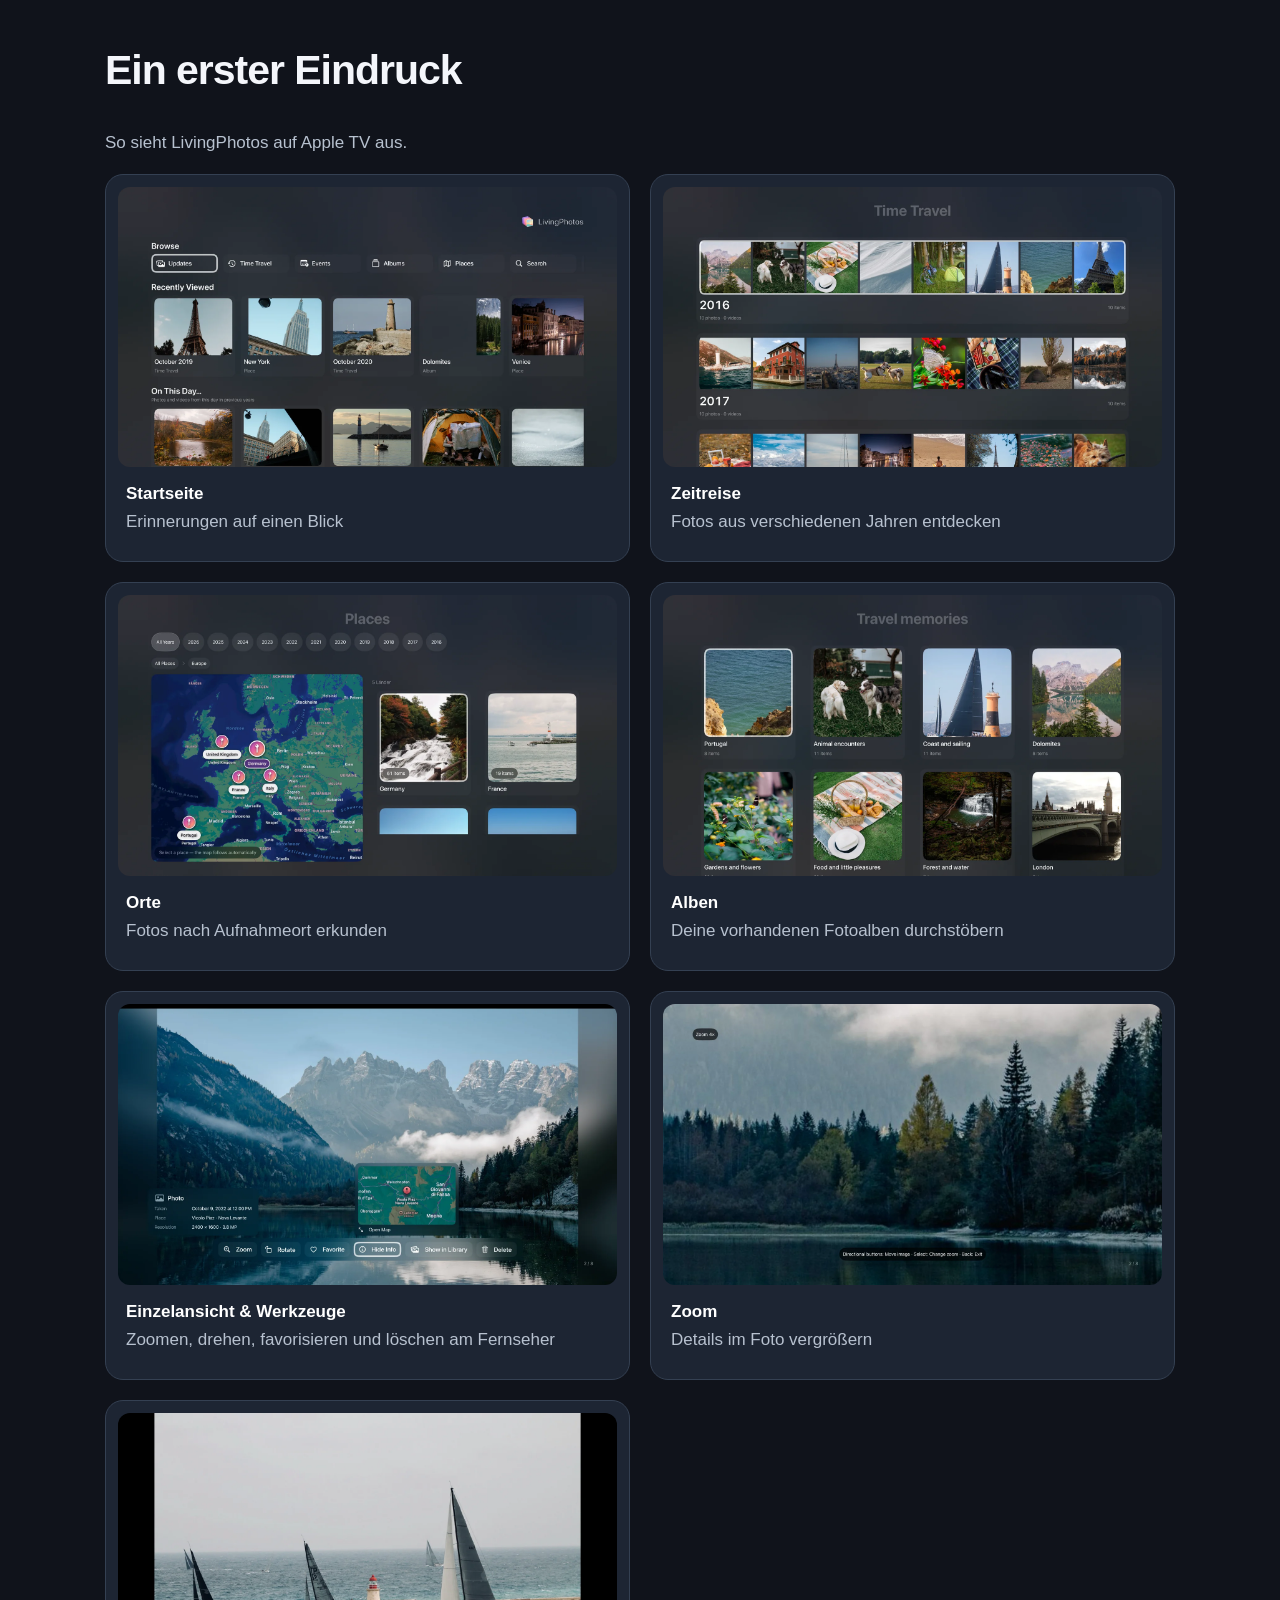
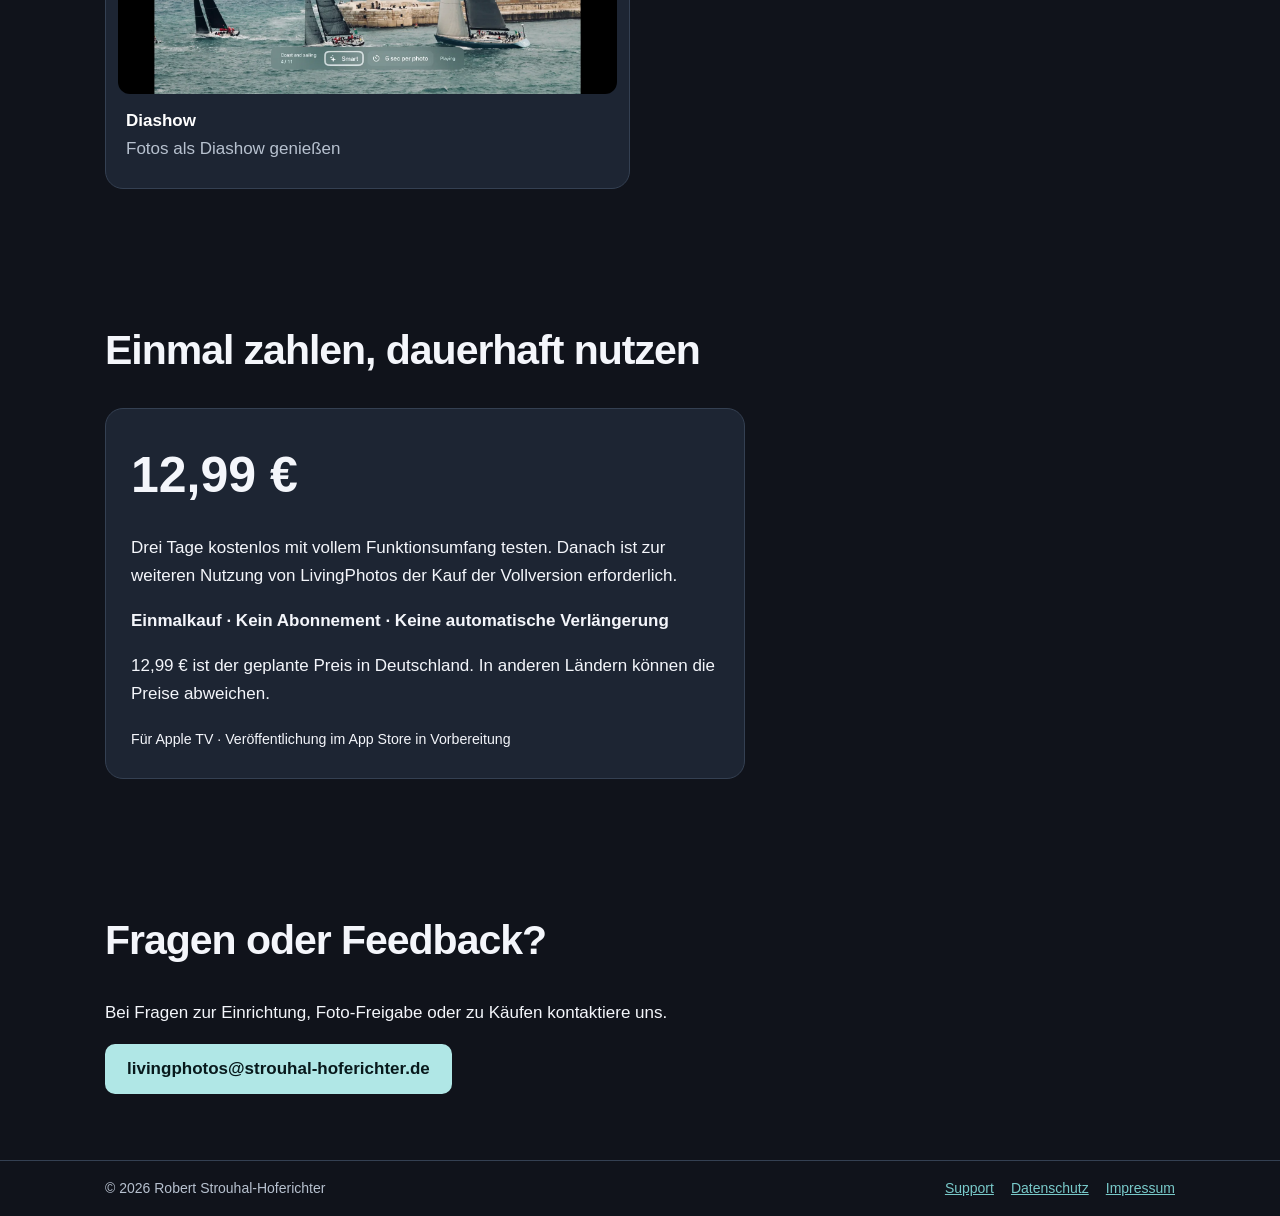
==== commit 015a2766: "Credit Robert Strouhal-Hoferichter in site footers" ====
--- a/de/index.html
+++ b/de/index.html
@@ -1 +1 @@
-<!doctype html><html lang="de"><head><meta charset="utf-8"><meta name="viewport" content="width=device-width,initial-scale=1"><title>Home | LivingPhotos</title><meta name="theme-color" content="#10131b"><meta name="description" content="Entdecke Deine persönliche iCloud-Fotomediathek auf Apple TV. Zoome in Fotos hinein, drehe Bilder, markiere Favoriten und lösche unerwünschte Aufnahmen mit Bestätigung."><link rel="canonical" href="https://livingphotos.strouhal-hoferichter.de/de/index.html"><link rel="alternate" hreflang="en" href="https://livingphotos.strouhal-hoferichter.de/index.html"><link rel="alternate" hreflang="de" href="https://livingphotos.strouhal-hoferichter.de/de/index.html"><link rel="icon" type="image/svg+xml" href="../assets/logo.svg"><link rel="stylesheet" href="../assets/styles.css"></head><body><a class="skip" href="#content">Skip to content / Zum Inhalt</a><header><div class="wrap"><a class="brand" href="../index.html"><img src="../assets/logo.svg" alt="" width="43" height="43">LivingPhotos</a><nav class="nav" aria-label="Navigation"><a href="../de/index.html#features">Funktionen</a><a href="../de/index.html#screenshots">Screenshots</a><a href="../de/index.html#pricing">Preis</a><a href="../de/support.html">Support</a><a class="lang" href="/index.html" hreflang="en">English</a></nav></div></header><main id="content"><section class="hero wrap"><div class="eyebrow">Deine Erinnerungen auf Apple TV</div><h1>Deine Fotos. Neu erlebt.</h1><p>Bring Deine Fotosammlung auf den großen Bildschirm. Entdecke Erinnerungen nach Jahren, Orten und Alben – und Bilder, die Du lange nicht gesehen hast.</p><span class="pill">3 Tage kostenlos mit vollem Funktionsumfang testen</span></section><section class="section wrap" id="features"><h2>Deine Erinnerungen aus einer neuen Perspektive</h2><p class="lead">Mehr als eine Diashow: Entdecke Deine Fotos aus iCloud-Fotos, betrachte Details in der Vergrößerung und nimm alltägliche Änderungen bequem am Fernseher vor.</p><div class="cards"><article class="card"><h3>Fotos direkt am Fernseher verwalten</h3><p>Fotos drehen, als Favorit markieren oder die Markierung entfernen und unerwünschte Bilder direkt aus Deiner persönlichen Fotomediathek löschen – mit Bestätigung vor dem Löschen.</p></article><article class="card"><h3>Fotos vergrößern</h3><p>Zoome in Bilder hinein und entdecke Details Deiner Erinnerungen auf dem großen Bildschirm.</p></article><article class="card"><h3>Zeitreise</h3><p>Entdecke Deine Bilder nach Jahren und Monaten.</p></article><article class="card"><h3>Orte</h3><p>Erkunde Deine Fotos nach Ländern, Regionen und Orten.</p></article><article class="card"><h3>Alben und Ordner</h3><p>Durchsuche Deine vertrauten Sammlungen.</p></article><article class="card"><h3>Wiederentdecken</h3><p>Erinnere Dich an vergangene Jahre und lange nicht gesehene Fotos.</p></article><article class="card"><h3>Ereignisse</h3><p>Entdecke zusammengehörige Momente.</p></article><article class="card"><h3>Deine Fotos aus iCloud</h3><p>Nutze die persönliche iCloud-Fotomediathek, die über Dein Apple-Konto verfügbar ist – ohne separaten Fotoupload.</p></article><article class="card"><h3>Für Apple TV entwickelt</h3><p>Entspanntes Navigieren mit der Fernbedienung vom Sofa aus.</p></article></div></section><section class="section wrap" id="screenshots"><h2>Ein erster Eindruck</h2><p class="lead">So sieht LivingPhotos auf Apple TV aus.</p><div class="showcase"><figure class="shot"><img src="../assets/screenshots/home.webp" loading="lazy" decoding="async" alt="Erinnerungen auf einen Blick"><figcaption><strong>Startseite</strong>Erinnerungen auf einen Blick</figcaption></figure><figure class="shot"><img src="../assets/screenshots/time-travel.webp" loading="lazy" decoding="async" alt="Fotos aus verschiedenen Jahren entdecken"><figcaption><strong>Zeitreise</strong>Fotos aus verschiedenen Jahren entdecken</figcaption></figure><figure class="shot"><img src="../assets/screenshots/places.webp" loading="lazy" decoding="async" alt="Fotos nach Aufnahmeort erkunden"><figcaption><strong>Orte</strong>Fotos nach Aufnahmeort erkunden</figcaption></figure><figure class="shot"><img src="../assets/screenshots/albums.webp" loading="lazy" decoding="async" alt="Deine vorhandenen Fotoalben durchstöbern"><figcaption><strong>Alben</strong>Deine vorhandenen Fotoalben durchstöbern</figcaption></figure><figure class="shot"><img src="../assets/screenshots/photo-tools.webp" loading="lazy" decoding="async" alt="Zoomen, drehen, favorisieren und löschen am Fernseher"><figcaption><strong>Einzelansicht & Werkzeuge</strong>Zoomen, drehen, favorisieren und löschen am Fernseher</figcaption></figure><figure class="shot"><img src="../assets/screenshots/zoom.webp" loading="lazy" decoding="async" alt="Details im Foto vergrößern"><figcaption><strong>Zoom</strong>Details im Foto vergrößern</figcaption></figure><figure class="shot"><img src="../assets/screenshots/slideshow.webp" loading="lazy" decoding="async" alt="Fotos als Diashow genießen"><figcaption><strong>Diashow</strong>Fotos als Diashow genießen</figcaption></figure></div></section><section class="section wrap" id="pricing"><h2>Einmal zahlen, dauerhaft nutzen</h2><div class="price"><strong>12,99 €</strong><p>Drei Tage kostenlos mit vollem Funktionsumfang testen. Danach ist zur weiteren Nutzung von LivingPhotos der Kauf der Vollversion erforderlich.</p><p><b>Einmalkauf · Kein Abonnement · Keine automatische Verlängerung</b></p><p>12,99 € ist der geplante Preis in Deutschland. In anderen Ländern können die Preise abweichen.</p><small>Für Apple TV · Veröffentlichung im App Store in Vorbereitung</small></div></section><section class="section wrap"><h2>Fragen oder Feedback?</h2><p>Bei Fragen zur Einrichtung, Foto-Freigabe oder zu Käufen kontaktiere uns.</p><a class="button" href="mailto:livingphotos@strouhal-hoferichter.de">livingphotos@strouhal-hoferichter.de</a></section></main><footer><div class="wrap"><span>© 2026 LivingPhotos</span><div class="footlinks"><a href="../de/support.html">Support</a><a href="../de/privacy.html">Datenschutz</a><a href="../de/legal.html">Impressum</a></div></div></footer></body></html>+<!doctype html><html lang="de"><head><meta charset="utf-8"><meta name="viewport" content="width=device-width,initial-scale=1"><title>Home | LivingPhotos</title><meta name="theme-color" content="#10131b"><meta name="description" content="Entdecke Deine persönliche iCloud-Fotomediathek auf Apple TV. Zoome in Fotos hinein, drehe Bilder, markiere Favoriten und lösche unerwünschte Aufnahmen mit Bestätigung."><link rel="canonical" href="https://livingphotos.strouhal-hoferichter.de/de/index.html"><link rel="alternate" hreflang="en" href="https://livingphotos.strouhal-hoferichter.de/index.html"><link rel="alternate" hreflang="de" href="https://livingphotos.strouhal-hoferichter.de/de/index.html"><link rel="icon" type="image/svg+xml" href="../assets/logo.svg"><link rel="stylesheet" href="../assets/styles.css"></head><body><a class="skip" href="#content">Skip to content / Zum Inhalt</a><header><div class="wrap"><a class="brand" href="../index.html"><img src="../assets/logo.svg" alt="" width="43" height="43">LivingPhotos</a><nav class="nav" aria-label="Navigation"><a href="../de/index.html#features">Funktionen</a><a href="../de/index.html#screenshots">Screenshots</a><a href="../de/index.html#pricing">Preis</a><a href="../de/support.html">Support</a><a class="lang" href="/index.html" hreflang="en">English</a></nav></div></header><main id="content"><section class="hero wrap"><div class="eyebrow">Deine Erinnerungen auf Apple TV</div><h1>Deine Fotos. Neu erlebt.</h1><p>Bring Deine Fotosammlung auf den großen Bildschirm. Entdecke Erinnerungen nach Jahren, Orten und Alben – und Bilder, die Du lange nicht gesehen hast.</p><span class="pill">3 Tage kostenlos mit vollem Funktionsumfang testen</span></section><section class="section wrap" id="features"><h2>Deine Erinnerungen aus einer neuen Perspektive</h2><p class="lead">Mehr als eine Diashow: Entdecke Deine Fotos aus iCloud-Fotos, betrachte Details in der Vergrößerung und nimm alltägliche Änderungen bequem am Fernseher vor.</p><div class="cards"><article class="card"><h3>Fotos direkt am Fernseher verwalten</h3><p>Fotos drehen, als Favorit markieren oder die Markierung entfernen und unerwünschte Bilder direkt aus Deiner persönlichen Fotomediathek löschen – mit Bestätigung vor dem Löschen.</p></article><article class="card"><h3>Fotos vergrößern</h3><p>Zoome in Bilder hinein und entdecke Details Deiner Erinnerungen auf dem großen Bildschirm.</p></article><article class="card"><h3>Zeitreise</h3><p>Entdecke Deine Bilder nach Jahren und Monaten.</p></article><article class="card"><h3>Orte</h3><p>Erkunde Deine Fotos nach Ländern, Regionen und Orten.</p></article><article class="card"><h3>Alben und Ordner</h3><p>Durchsuche Deine vertrauten Sammlungen.</p></article><article class="card"><h3>Wiederentdecken</h3><p>Erinnere Dich an vergangene Jahre und lange nicht gesehene Fotos.</p></article><article class="card"><h3>Ereignisse</h3><p>Entdecke zusammengehörige Momente.</p></article><article class="card"><h3>Deine Fotos aus iCloud</h3><p>Nutze die persönliche iCloud-Fotomediathek, die über Dein Apple-Konto verfügbar ist – ohne separaten Fotoupload.</p></article><article class="card"><h3>Für Apple TV entwickelt</h3><p>Entspanntes Navigieren mit der Fernbedienung vom Sofa aus.</p></article></div></section><section class="section wrap" id="screenshots"><h2>Ein erster Eindruck</h2><p class="lead">So sieht LivingPhotos auf Apple TV aus.</p><div class="showcase"><figure class="shot"><img src="../assets/screenshots/home.webp" loading="lazy" decoding="async" alt="Erinnerungen auf einen Blick"><figcaption><strong>Startseite</strong>Erinnerungen auf einen Blick</figcaption></figure><figure class="shot"><img src="../assets/screenshots/time-travel.webp" loading="lazy" decoding="async" alt="Fotos aus verschiedenen Jahren entdecken"><figcaption><strong>Zeitreise</strong>Fotos aus verschiedenen Jahren entdecken</figcaption></figure><figure class="shot"><img src="../assets/screenshots/places.webp" loading="lazy" decoding="async" alt="Fotos nach Aufnahmeort erkunden"><figcaption><strong>Orte</strong>Fotos nach Aufnahmeort erkunden</figcaption></figure><figure class="shot"><img src="../assets/screenshots/albums.webp" loading="lazy" decoding="async" alt="Deine vorhandenen Fotoalben durchstöbern"><figcaption><strong>Alben</strong>Deine vorhandenen Fotoalben durchstöbern</figcaption></figure><figure class="shot"><img src="../assets/screenshots/photo-tools.webp" loading="lazy" decoding="async" alt="Zoomen, drehen, favorisieren und löschen am Fernseher"><figcaption><strong>Einzelansicht & Werkzeuge</strong>Zoomen, drehen, favorisieren und löschen am Fernseher</figcaption></figure><figure class="shot"><img src="../assets/screenshots/zoom.webp" loading="lazy" decoding="async" alt="Details im Foto vergrößern"><figcaption><strong>Zoom</strong>Details im Foto vergrößern</figcaption></figure><figure class="shot"><img src="../assets/screenshots/slideshow.webp" loading="lazy" decoding="async" alt="Fotos als Diashow genießen"><figcaption><strong>Diashow</strong>Fotos als Diashow genießen</figcaption></figure></div></section><section class="section wrap" id="pricing"><h2>Einmal zahlen, dauerhaft nutzen</h2><div class="price"><strong>12,99 €</strong><p>Drei Tage kostenlos mit vollem Funktionsumfang testen. Danach ist zur weiteren Nutzung von LivingPhotos der Kauf der Vollversion erforderlich.</p><p><b>Einmalkauf · Kein Abonnement · Keine automatische Verlängerung</b></p><p>12,99 € ist der geplante Preis in Deutschland. In anderen Ländern können die Preise abweichen.</p><small>Für Apple TV · Veröffentlichung im App Store in Vorbereitung</small></div></section><section class="section wrap"><h2>Fragen oder Feedback?</h2><p>Bei Fragen zur Einrichtung, Foto-Freigabe oder zu Käufen kontaktiere uns.</p><a class="button" href="mailto:livingphotos@strouhal-hoferichter.de">livingphotos@strouhal-hoferichter.de</a></section></main><footer><div class="wrap"><span>© 2026 Robert Strouhal-Hoferichter</span><div class="footlinks"><a href="../de/support.html">Support</a><a href="../de/privacy.html">Datenschutz</a><a href="../de/legal.html">Impressum</a></div></div></footer></body></html>
